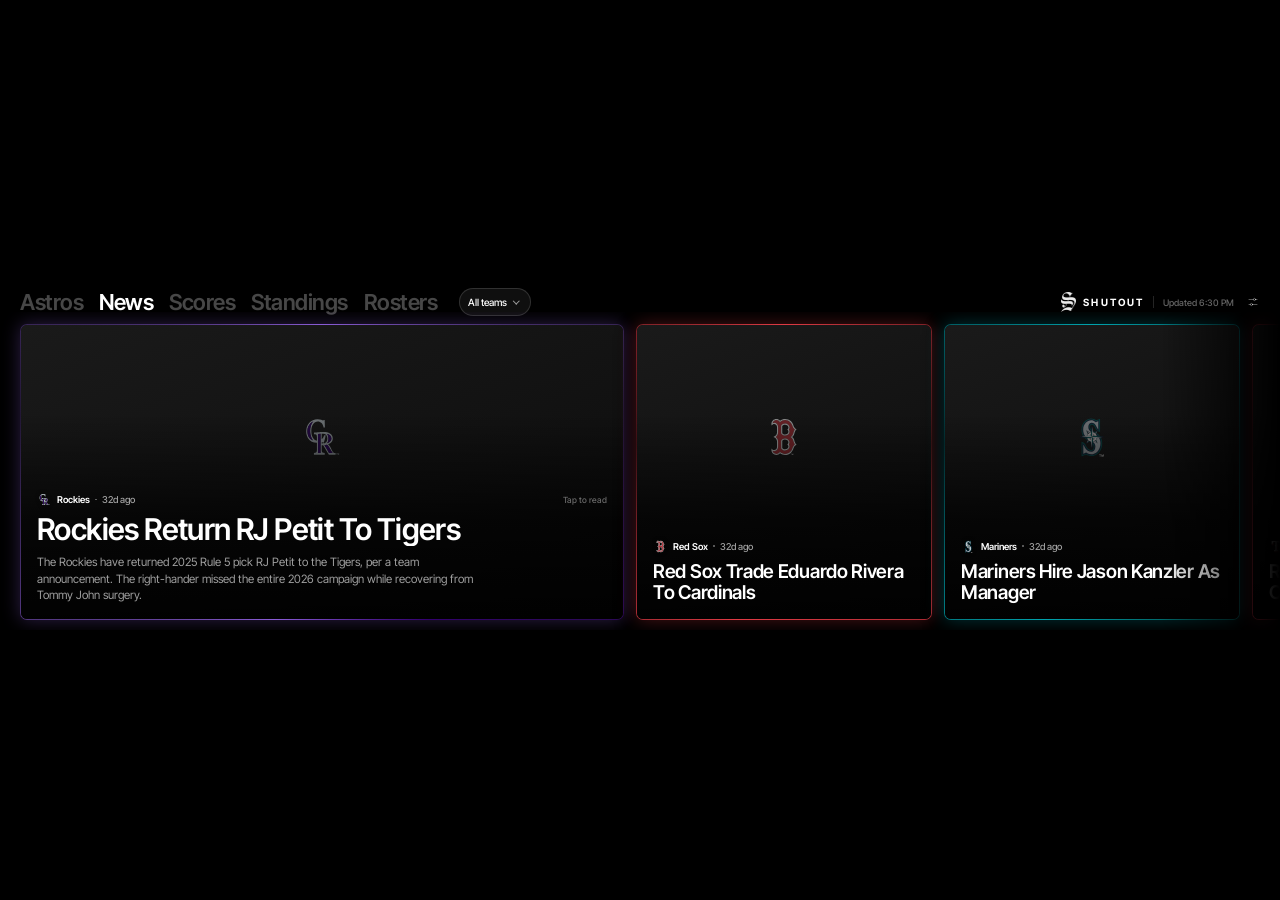
==== index.html @ f7e0998b "Live bar: the favorite team's live game on every tab Header pill on the Xeneon (wordmark and updated" ====
<!doctype html>
<html lang="en">
<head>
<meta charset="utf-8">
<meta name="viewport" content="width=device-width, initial-scale=1">
<title>SHUTOUT Baseball</title>
<link rel="preconnect" href="https://fonts.googleapis.com">
<link rel="preconnect" href="https://fonts.gstatic.com" crossorigin>
<link href="https://fonts.googleapis.com/css2?family=Inter+Tight:wght@400;500;600;700&display=swap" rel="stylesheet">
<link href="views.css?v=__BUILD__" rel="stylesheet">
<link href="bracket.css?v=__BUILD__" rel="stylesheet">
<style>
  /* Design tokens: shared by every tab (news now, scores and standings later). */
  :root {
    --bg: #000;
    --surface: #111;
    --surface-2: #1c1c1c;
    --line: rgba(255,255,255,.10);
    --line-2: rgba(255,255,255,.14);
    --text: #fff;
    --text-2: rgba(255,255,255,.62);
    --text-3: rgba(255,255,255,.40);
    --text-4: rgba(255,255,255,.28);
    --radius: 14px;
    --ease: cubic-bezier(.2,.7,.2,1);
  }
  * { box-sizing: border-box; margin: 0; padding: 0; }
  html, body { height: 100%; background: var(--bg); color: var(--text); overflow: hidden;
    font-family: "Inter Tight", "Inter", system-ui, sans-serif; -webkit-font-smoothing: antialiased; user-select: none; }

  /* Fixed 2560x720 stage, scaled to whatever space iCUE gives us. */
  #stage { position: absolute; top: 0; left: 0; width: 2560px; height: 720px; transform-origin: 0 0; overflow: hidden; background: var(--bg); }

  /* Team mode: a very faint wash of the selected team's color from the top-left. */
  #glow { position: absolute; inset: 0; pointer-events: none; opacity: 0; transition: opacity .6s var(--ease);
    background: radial-gradient(ellipse 1800px 600px at 0% 0%, rgba(var(--team-rgb, 0,0,0), .10), transparent 70%); }
  #stage.team #glow { opacity: 1; }

  /* Header: tab words, team picker, source line. */
  header { position: absolute; top: 36px; left: 40px; right: 40px; height: 56px; display: flex; align-items: center; gap: 44px; }
  nav { display: flex; align-items: center; gap: 32px; height: 56px; }
  nav .tab { font-size: 44px; font-weight: 600; letter-spacing: -1px; line-height: 56px; color: var(--text-4); }
  nav .tab.on { color: var(--text); }
  #picker-btn { display: flex; align-items: center; gap: 12px; height: 56px; padding: 0 22px 0 16px; border-radius: 999px;
    background: rgba(255,255,255,.06); border: 1px solid var(--line-2); color: var(--text);
    font: 500 20px "Inter Tight", sans-serif; cursor: pointer; }
  #picker-label { display: flex; align-items: center; gap: 10px; line-height: 1; }
  #picker-btn img { width: 28px; height: 28px; display: block; }
  #picker-btn .chev { width: 9px; height: 9px; border-right: 2px solid currentColor; border-bottom: 2px solid currentColor;
    transform: translateY(-3px) rotate(45deg); margin-left: 2px; opacity: .6; }
  /* Brand corner: logo, wordmark, then the last-updated time. */
  #brand { margin-left: auto; display: flex; align-items: center; height: 56px; }
  #brand img { height: 40px; width: auto; display: block; opacity: .92; }
  #brand .name { margin-left: 14px; font-size: 20px; font-weight: 700; letter-spacing: .22em; line-height: 1; color: var(--text);
    margin-right: -.22em; /* cancel the trailing letter-spacing so the gaps look even */ }
  #brand .sep { width: 1px; height: 24px; margin: 0 20px; background: var(--line-2); }
  #updated { font-size: 18px; font-weight: 500; line-height: 1; color: var(--text-3); font-variant-numeric: tabular-nums; }

  /* Card row: cards are laid out by script so the leftmost one can grow into the headliner as you scroll. */
  #row { position: absolute; top: -16px; left: 0; right: 0; height: 636px; overflow: hidden; touch-action: none; cursor: grab;
    -webkit-mask-image: linear-gradient(to right, #000 calc(100% - var(--fade-r, 240px)), transparent 100%);
            mask-image: linear-gradient(to right, #000 calc(100% - var(--fade-r, 240px)), transparent 100%); }
  #row.dragging { cursor: grabbing; }

  .card { position: absolute; top: 24px; left: 0; width: 592px; height: 592px; border-radius: var(--radius); --w: 0;
    color: inherit; overflow: hidden; isolation: isolate; cursor: pointer;
    opacity: 0;
    transition: transform .15s var(--ease); }
  /* Team-color ring: a slowly turning gradient border with a soft glow in the same color. */
  @property --ring { syntax: "<angle>"; inherits: false; initial-value: 0deg; }
  .card { border: 3px solid transparent;
    background: linear-gradient(var(--surface), var(--surface)) padding-box,
                conic-gradient(from var(--ring), var(--tc), rgba(var(--tc-rgb), .25) 22%, var(--primary) 40%, var(--tc) 55%, rgba(var(--tc-rgb), .25) 78%, var(--tc)) border-box;
    box-shadow: 0 0 36px rgba(var(--tc-rgb), .32), 0 14px 40px rgba(0,0,0,.6);
    animation: card-in .5s var(--ease) forwards var(--delay, 0ms), ring 14s linear infinite; }
  @keyframes ring { to { --ring: 360deg; } }
  .card:active { transform: scale(.98); }
  @keyframes card-in { from { opacity: 0; transform: translateY(14px); } to { opacity: 1; transform: none; } }

  /* Fallback sits under the photo, so loading and missing photos still look intentional. */
  .card .fallback { position: absolute; inset: 0; z-index: -2; display: flex; align-items: center; justify-content: center;
    background: linear-gradient(160deg, #1a1a1a, #0b0b0b); }
  .card .fallback img { width: 96px; opacity: .5; transform: translateY(-70px); }
  .card .photo { position: absolute; inset: 0; z-index: -1; width: 100%; height: 100%; object-fit: cover;
    filter: saturate(.92) contrast(1.04); opacity: 0; transition: opacity .6s var(--ease); }
  .card .photo.on { opacity: 1; }
  .card .shade { position: absolute; inset: 0; z-index: -1;
    background: linear-gradient(to top, rgba(0,0,0,.92) 0%, rgba(0,0,0,.7) 34%, rgba(0,0,0,0) 70%); }

  .card .text { position: absolute; left: 32px; right: 32px; bottom: 30px; }
  .card .kicker { display: flex; align-items: center; gap: 10px; margin-bottom: 14px; font-size: 19px; font-weight: 500; color: var(--text-2); }
  .card .kicker img { width: 30px; height: 30px; display: block; filter: drop-shadow(0 1px 4px rgba(0,0,0,.6)); }
  .card .kicker .team { color: var(--text); font-weight: 600; }
  .card .kicker .sep { width: 3px; height: 3px; border-radius: 50%; background: var(--text-3); }
  .new { padding: 2px 8px; border-radius: 6px; background: rgba(255,255,255,.12); color: var(--text);
    font-size: 14px; font-weight: 600; letter-spacing: 1px; }
  /* --w runs 0 (regular card) to 1 (headliner) and scales the headline and the preview text in between. */
  .card h2 { font-size: calc(38px + 22px * var(--w)); font-weight: 600; line-height: calc(1.14 - .08 * var(--w));
    letter-spacing: calc(-0.6px - 0.6px * var(--w)); max-width: 940px;
    display: -webkit-box; -webkit-line-clamp: 3; -webkit-box-orient: vertical; overflow: hidden; }
  .card .preview { max-width: 900px; margin-top: calc(16px * var(--w)); max-height: calc(132px * var(--w)); opacity: calc(var(--w) * 1.4 - .4);
    font-size: 23px; line-height: 1.45; color: var(--text-2); overflow: hidden;
    display: -webkit-box; -webkit-line-clamp: 4; -webkit-box-orient: vertical; }
  .card .read { margin-left: auto; color: var(--text-3); font-size: 17px; opacity: var(--w); }

  /* Reader: tap a card to read its preview without leaving the widget. */
  #reader { position: absolute; inset: 0; z-index: 40; display: none; background: #000; }
  #reader.open { display: flex; animation: pop .22s var(--ease); }
  #reader .r-photo { position: relative; flex: 0 0 900px; height: 720px; background: var(--surface) center/cover no-repeat; }
  #reader .r-photo::after { content: ""; position: absolute; inset: 0; background: linear-gradient(to right, transparent 55%, #000); }
  #reader .r-photo img.logo { position: absolute; left: 50%; top: 50%; width: 140px; transform: translate(-50%, -50%); opacity: .5; }
  #reader .r-main { flex: 1; min-width: 0; padding: 56px 120px 48px 64px; display: flex; flex-direction: column; }
  #reader .kicker { display: flex; align-items: center; gap: 12px; font-size: 20px; font-weight: 500; color: var(--text-2); }
  #reader .kicker img { width: 32px; height: 32px; }
  #reader .kicker .team { color: var(--text); font-weight: 600; }
  #reader .kicker .sep { width: 3px; height: 3px; border-radius: 50%; background: var(--text-3); }
  #reader h2 { margin-top: 18px; font-size: 52px; font-weight: 600; line-height: 1.06; letter-spacing: -1.2px; max-width: 1400px; }
  #reader .r-body { flex: 1; min-height: 0; margin-top: 28px; column-width: 520px; column-gap: 56px; column-fill: auto;
    overflow-x: auto; overflow-y: hidden; scrollbar-width: none; touch-action: pan-x;
    font-size: 23px; line-height: 1.5; color: rgba(255,255,255,.82); }
  #reader .r-body::-webkit-scrollbar { display: none; }
  #reader .r-body p { margin-bottom: 18px; break-inside: avoid-column; }
  #reader .plink { color: inherit; cursor: pointer; text-decoration: underline; text-decoration-color: rgba(255,255,255,.3);
    text-decoration-thickness: 1px; text-underline-offset: .18em; }
  #reader .r-body .plink { color: #fff; }
  #reader .plink:active { text-decoration-color: #fff; }
  #reader .r-foot { display: flex; align-items: center; gap: 20px; margin-top: 20px; }
  #reader .r-link { display: flex; align-items: center; height: 56px; padding: 0 26px; border-radius: 999px; background: #fff; color: #000;
    font-size: 20px; font-weight: 600; text-decoration: none; }
  #reader .r-step { display: flex; align-items: center; gap: 6px; margin-left: auto; }
  #reader .r-step button { width: 64px; height: 64px; border-radius: 50%; border: 1px solid var(--line-2); background: rgba(255,255,255,.06);
    color: #fff; font: 400 36px/1 "Inter Tight", sans-serif; cursor: pointer; }
  #reader .r-step button:disabled { opacity: .25; cursor: default; }
  #reader .r-step button:active:not(:disabled) { background: rgba(255,255,255,.16); }
  #reader .r-pos { min-width: 92px; text-align: center; font-size: 18px; font-weight: 500; color: var(--text-3); font-variant-numeric: tabular-nums; }
  #reader.slide-l .r-main { animation: r-in-l .28s var(--ease); }
  #reader.slide-r .r-main { animation: r-in-r .28s var(--ease); }
  @keyframes r-in-l { from { opacity: 0; transform: translateX(40px); } to { opacity: 1; transform: none; } }
  @keyframes r-in-r { from { opacity: 0; transform: translateX(-40px); } to { opacity: 1; transform: none; } }
  #reader .r-note { font-size: 17px; color: var(--text-3); }
  #reader .r-close { position: absolute; top: 40px; right: 40px; width: 64px; height: 64px; border-radius: 50%; border: 1px solid var(--line-2);
    background: rgba(255,255,255,.06); color: #fff; font: 400 34px/1 "Inter Tight", sans-serif; cursor: pointer; }

  .empty { position: absolute; inset: 0; display: flex; justify-content: center; flex-direction: column; align-items: center; gap: 20px; transform: translateY(-20px); }
  .empty img { width: 96px; height: 96px; opacity: .6; }
  .empty div { font-size: 30px; font-weight: 500; color: var(--text-3); }

  /* Team picker popover */
  #picker { position: absolute; top: 108px; left: 40px; display: none; padding: 20px; border-radius: 16px; z-index: 10;
    background: rgba(18,18,18,.97); border: 1px solid var(--line-2); box-shadow: 0 24px 80px rgba(0,0,0,.85);
    grid-template-columns: repeat(11, 140px); gap: 10px; }
  #picker.open { display: grid; animation: pop .18s var(--ease); }
  @keyframes pop { from { opacity: 0; transform: translateY(-8px); } to { opacity: 1; transform: none; } }
  #picker button { height: 88px; border: 1px solid transparent; border-radius: 10px; background: var(--surface-2); color: var(--text);
    font: 600 18px "Inter Tight", sans-serif; display: flex; flex-direction: column;
    align-items: center; justify-content: center; gap: 6px; cursor: pointer; }
  #picker button img { width: 40px; height: 40px; }
  #picker button.on { background: #262626; border-color: rgba(255,255,255,.4); }
  #scrim { position: absolute; inset: 0; display: none; z-index: 9; }
  #scrim.open { display: block; }
</style>
</head>
<body>
<div id="stage">
  <div id="glow"></div>
  <header>
    <nav>
      <span class="tab" data-tab="myteam" role="button"><span class="mt-tab-l">My team</span></span>
      <span class="tab on" data-tab="news" role="button">News</span>
      <span class="tab" data-tab="scores" role="button">Scores</span>
      <span class="tab" data-tab="standings" role="button">Standings</span>
      <span class="tab" data-tab="rosters" role="button">Rosters</span>
    </nav>
    <button id="picker-btn" aria-haspopup="true"><span id="picker-label">All teams</span><span class="chev"></span></button><button id="picker-clear" aria-label="Show all teams">×</button>
    <div id="ctx"></div>
    <div id="brand">
      <img src="brand/shutout-logo.png" alt="">
      <span class="name">SHUTOUT</span>
      <span class="sep"></span>
      <span id="updated"></span>
      <button id="settings-btn" aria-label="Settings"><svg viewBox="0 0 24 24"><path d="M4 7h9M17 7h3M4 17h3M11 17h9"/><circle cx="15" cy="7" r="2.2"/><circle cx="9" cy="17" r="2.2"/></svg></button>
    </div>
  </header>
  <div class="view" id="view-myteam"><div id="myteam-body"></div></div>
  <div class="view on" id="view-news"><div id="row"></div></div>
  <div class="view" id="view-scores"><div id="scores-row"></div></div>
  <div class="view" id="view-standings"><div id="standings-body"></div></div>
  <div class="view" id="view-rosters"><div id="rosters-body"></div></div>
  <div id="sheet"><div class="s-body"></div>
    <div class="s-nav"><button class="s-back">‹ Back</button><button class="s-close" aria-label="Close">×</button></div></div>
  <div id="scrim"></div>
  <div id="reader">
    <div class="r-photo"></div>
    <div class="r-main">
      <div class="kicker"></div>
      <h2></h2>
      <div class="r-body"></div>
      <div class="r-foot"><a class="r-link" target="_blank" rel="noopener">Read on MLB Trade Rumors</a><span class="r-step"><button data-step="-1" aria-label="Previous story">‹</button><span class="r-pos"></span><button data-step="1" aria-label="Next story">›</button></span><span class="r-note"></span></div>
    </div>
    <button class="r-close" aria-label="Close">×</button>
  </div>
  <div id="picker" role="menu"></div>
</div>

<script src="teams.js?v=__BUILD__"></script>
<script src="mlb.js?v=__BUILD__"></script>
<script src="sheet.js?v=__BUILD__"></script>
<script src="settings.js?v=__BUILD__"></script>
<script src="scores.js?v=__BUILD__"></script>
<script src="standings.js?v=__BUILD__"></script>
<script src="bracket.js?v=__BUILD__"></script>
<script src="team.js?v=__BUILD__"></script>
<script src="savant.js?v=__BUILD__"></script>
<script src="newslinks.js?v=__BUILD__"></script>
<script src="player.js?v=__BUILD__"></script>
<script src="gameday.js?v=__BUILD__"></script>
<script src="game.js?v=__BUILD__"></script>
<script src="myteam.js?v=__BUILD__"></script>
<script src="livebar.js?v=__BUILD__"></script>
<script src="idle.js?v=__BUILD__"></script>
<script>
  const REFRESH_MS = 5 * 60 * 1000;   // re-read news.json every 5 minutes
  const NEW_MIN = 60;                 // stories younger than this get a NEW tag
  const LEAGUE = { abbr: "MLB", name: "MLB", color: "#c8102e", bright: "#e8283f" };
  // Logos live in logos/ (downloaded by scripts/fetch-logos.js); fall back to MLB's dark-background version online.
  const logo = (t) => `logos/${t.abbr}.svg?v=__BUILD__`;
  const logoFallback = (t) => `https://www.mlbstatic.com/team-logos/team-cap-on-dark/${t.id}.svg`;
  const logoImg = (t, cls = "") => t.id ? `<img class="${cls}" src="${logo(t)}" data-fb="${logoFallback(t)}" alt="" onerror="fb(this)">` : "";
  // Try the online logo if the local one is missing, then hide it.
  function fb(img) { if (img.dataset.fb && !img.dataset.tried) { img.dataset.tried = 1; img.src = img.dataset.fb; } else img.remove(); }
  const byAbbr = Object.fromEntries(TEAMS.map((t) => [t.abbr, t]));
  let articles = [];
  let lastKey = "";
  let selected = load("team") || "ALL";
  if (selected !== "ALL" && !byAbbr[selected]) selected = "ALL";

  function load(k) { try { return localStorage.getItem(k); } catch { return null; } }
  function save(k, v) { try { localStorage.setItem(k, v); } catch {} }
  const esc = (s) => String(s).replace(/[&<>"']/g, (c) => ({ "&": "&amp;", "<": "&lt;", ">": "&gt;", '"': "&quot;", "'": "&#39;" }[c]));
  const rgb = (hex) => { const n = parseInt(hex.slice(1), 16); return `${n >> 16 & 255}, ${n >> 8 & 255}, ${n & 255}`; };
  const vars = (t) => `--tc:${t.bright};--tc-rgb:${rgb(t.bright)};--primary:${t.color}`;

  // Scale the 2560x720 stage to fit the iframe. CSS zoom re-lays out and re-rasterizes the text at the
  // final size, so it stays sharp; a transform scale would resample an already-drawn bitmap and blur it.
  // `scale` is what the pointer and getBoundingClientRect math divides by (measured, so it matches the engine).
  let scale = 1;
  const ZOOM = typeof CSS !== "undefined" && CSS.supports && CSS.supports("zoom", "2");
  function fit() {
    const s = Math.min(innerWidth / 2560, innerHeight / 720);
    const stage = document.getElementById("stage");
    const x = Math.round((innerWidth - 2560 * s) / 2), y = Math.round((innerHeight - 720 * s) / 2);
    if (ZOOM && Math.abs(s - 1) > 0.001) {
      stage.style.transform = "";
      stage.style.zoom = s;
      // A zoomed element's own left/top are zoomed too.
      stage.style.left = `${x / s}px`; stage.style.top = `${y / s}px`;
    } else {
      stage.style.zoom = "";
      stage.style.transform = Math.abs(s - 1) > 0.001 ? `scale(${s})` : "";
      stage.style.left = `${x}px`; stage.style.top = `${y}px`;
    }
    scale = stage.getBoundingClientRect().width / 2560 || s;
  }
  addEventListener("resize", fit); fit();

  const minutes = (iso) => Math.max(0, (Date.now() - new Date(iso)) / 60000);
  function ago(iso) {
    const m = minutes(iso);
    if (m < 1) return "Just now";
    if (m < 60) return `${Math.round(m)}m ago`;
    if (m < 1440) return `${Math.round(m / 60)}h ago`;
    return `${Math.round(m / 1440)}d ago`;
  }

  function applyTeamMode(team) {
    const stage = document.getElementById("stage");
    stage.classList.toggle("team", !!team);
    if (team) stage.style.setProperty("--team-rgb", rgb(team.bright));
    document.getElementById("picker-label").innerHTML = team ? `${logoImg(team)} ${esc(team.name)}` : "All teams";
    document.getElementById("picker-clear").classList.toggle("on", !!team);
  }

  const kicker = (a, t) => `${logoImg(t)}<span class="team">${esc(t.name)}</span><span class="sep"></span>` +
    `<span class="age" data-d="${esc(a.date)}">${ago(a.date)}</span>${minutes(a.date) < NEW_MIN ? `<span class="new">NEW</span>` : ""}`;

  function card(a, t, i) {
    const preview = (a.body || [])[0] || "";
    return `<div class="card" data-i="${i}" role="button" style="${vars(t)};--delay:${Math.min(i, 8) * 40}ms">
      <div class="fallback">${logoImg(t)}</div>
      ${a.image ? `<img class="photo" src="${esc(a.image)}" alt="" draggable="false" onload="this.classList.add('on')" onerror="this.remove()">` : ""}
      <div class="shade"></div>
      <div class="text">
        <div class="kicker">${kicker(a, t)}<span class="read">Tap to read</span></div>
        <h2>${esc(a.title)}</h2>
        ${preview ? `<div class="preview">${esc(preview)}</div>` : ""}
      </div></div>`;
  }

  /* ---- Continuous scroll ----
     pos is a fractional card index: 0 = first story is the headliner, 1.5 = halfway between the 2nd and 3rd.
     The card at floor(pos) shrinks from double width as the next one grows, so whatever is leftmost is the headliner. */
  const LEFT = 40, GAP = 24, BASE = 592, HERO = 1208, PX_PER_CARD = 700;
  let list = [], cardEls = [], pos = 0, vel = 0, raf = 0, drag = null, moved = 0;
  const clampPos = (p) => Math.max(0, Math.min(Math.max(0, list.length - 1), p));

  function layout() {
    const n = Math.floor(pos), f = pos - n;
    const w = cardEls.map((_, i) => BASE + (HERO - BASE) * (i === n ? 1 - f : i === n + 1 ? f : 0));
    const x = [];
    if (cardEls.length) x[n] = LEFT - f * (w[n] + GAP);
    for (let i = n + 1; i < cardEls.length; i++) x[i] = x[i - 1] + w[i - 1] + GAP;
    for (let i = n - 1; i >= 0; i--) x[i] = x[i + 1] - GAP - w[i];
    cardEls.forEach((el, i) => {
      const off = x[i] + w[i] < -60 || x[i] > 2620;
      el.style.visibility = off ? "hidden" : "";
      if (off) return;
      el.style.left = `${x[i]}px`;
      el.style.width = `${w[i]}px`;
      el.style.setProperty("--w", ((w[i] - BASE) / (HERO - BASE)).toFixed(3));
    });
    const last = cardEls.length - 1;
    document.getElementById("row").style.setProperty("--fade-r", last >= 0 && x[last] + w[last] > 2500 ? "240px" : "0px");
  }

  // Momentum after a swipe, then a gentle settle onto the nearest card.
  function tick(t0) {
    cancelAnimationFrame(raf);
    let prev = t0;
    const step = (t) => {
      const dt = Math.min(48, t - prev); prev = t;
      if (Math.abs(vel) > 0.0004) {
        pos = clampPos(pos + vel * dt);
        vel *= Math.pow(0.94, dt / 16);
        if (pos === 0 || pos === list.length - 1) vel = 0;
      } else {
        vel = 0;
        const target = Math.round(pos), d = target - pos;
        if (Math.abs(d) < 0.001) { pos = target; layout(); return; }
        pos += d * Math.min(1, dt / 90);
      }
      layout();
      raf = requestAnimationFrame(step);
    };
    raf = requestAnimationFrame(step);
  }

  const row = document.getElementById("row");
  row.addEventListener("pointerdown", (e) => {
    cancelAnimationFrame(raf);
    drag = { x: e.clientX, pos, lastX: e.clientX, lastT: e.timeStamp, id: e.pointerId };
    moved = 0; vel = 0;
  });
  addEventListener("pointermove", (e) => {
    if (!drag || e.pointerId !== drag.id) return;
    const dx = (e.clientX - drag.x) / scale;
    moved = Math.max(moved, Math.abs(dx));
    if (moved > 8 && !row.classList.contains("dragging")) { row.classList.add("dragging"); row.setPointerCapture?.(e.pointerId); }
    pos = clampPos(drag.pos - dx / PX_PER_CARD);
    const dt = e.timeStamp - drag.lastT;
    if (dt > 0) vel = vel * 0.6 + 0.4 * (-(e.clientX - drag.lastX) / scale / PX_PER_CARD / dt);
    drag.lastX = e.clientX; drag.lastT = e.timeStamp;
    layout();
  });
  const endDrag = (e) => {
    if (!drag || e.pointerId !== drag.id) return;
    if (moved <= 8 || e.timeStamp - drag.lastT > 80) vel = 0;   // a tap, or the finger stopped before lifting
    drag = null; row.classList.remove("dragging");
    tick(performance.now());
  };
  addEventListener("pointerup", endDrag);
  addEventListener("pointercancel", endDrag);
  row.addEventListener("wheel", (e) => {
    e.preventDefault();
    pos = clampPos(pos + (Math.abs(e.deltaX) > Math.abs(e.deltaY) ? e.deltaX : e.deltaY) / PX_PER_CARD);
    vel = 0; layout(); tick(performance.now());
  }, { passive: false });
  row.addEventListener("click", (e) => {
    const c = e.target.closest(".card");
    if (c && moved <= 8) openReader(list[+c.dataset.i]);
  });

  // ---- Reader ----
  const READER_SWIPE_ZONE = "#reader .r-photo";
  let readerIdx = -1;
  function openReader(a) {
    if (!a) return;
    readerIdx = list.indexOf(a);
    const r0 = document.getElementById("reader");
    r0.querySelector(".r-pos").textContent = readerIdx >= 0 ? `${readerIdx + 1} of ${list.length}` : "";
    r0.querySelectorAll("[data-step]").forEach((b) => { b.disabled = readerIdx < 0 || !list[readerIdx + +b.dataset.step]; });
    const t = byAbbr[selected] || byAbbr[a.teams[0]] || LEAGUE;
    const r = document.getElementById("reader");
    const photo = r.querySelector(".r-photo");
    photo.style.backgroundImage = a.image ? `url("${a.image.replace(/"/g, "%22")}")` : "";
    photo.innerHTML = a.image ? "" : logoImg(t, "logo");
    r.querySelector(".kicker").innerHTML = kicker(a, t);
    r.querySelector("h2").innerHTML = linkPlayers(a.title, a.players, esc);
    const body = a.body || [];
    r.querySelector(".r-body").innerHTML = body.length
      ? body.map((p) => `<p>${linkPlayers(p, a.players, esc)}</p>`).join("")
      : `<p style="color:var(--text-3)">No preview for this story yet. It will appear after the next news update.</p>`;
    r.querySelector(".r-body").scrollLeft = 0;
    r.querySelector(".r-link").href = a.link;
    r.querySelector(".r-note").textContent = body.length ? "Opening paragraphs shown. Swipe sideways if the text runs on." : "";
    r.classList.add("open");
  }
  document.querySelector("#reader .r-close").onclick = () => document.getElementById("reader").classList.remove("open");
  // Previous / next story: the arrows in the footer, or a sideways swipe (on the photo on the Xeneon,
  // where the text itself scrolls sideways; anywhere on the phone).
  function stepReader(d) {
    const a = list[readerIdx + d]; if (!a) return;
    const r = document.getElementById("reader");
    r.classList.remove("slide-l", "slide-r"); void r.offsetWidth;
    openReader(a);
    r.classList.add(d > 0 ? "slide-l" : "slide-r");
  }
  document.querySelector("#reader .r-step").addEventListener("click", (e) => {
    const b = e.target.closest("[data-step]"); if (b && !b.disabled) stepReader(+b.dataset.step);
  });
  (() => {
    const zone = document.querySelector(READER_SWIPE_ZONE);
    // Touch events, since a touch that starts a scroll cancels its pointer events.
    let sx = 0, sy = 0, on = false;
    const start = (x, y) => { sx = x; sy = y; on = true; };
    const end = (x, y) => {
      if (!on) return; on = false;
      const dx = x - sx, dy = y - sy;
      if (Math.abs(dx) > 60 && Math.abs(dx) > Math.abs(dy) * 1.5) stepReader(dx < 0 ? 1 : -1);
    };
    zone.addEventListener("touchstart", (e) => start(e.touches[0].clientX, e.touches[0].clientY), { passive: true });
    zone.addEventListener("touchend", (e) => end(e.changedTouches[0].clientX, e.changedTouches[0].clientY), { passive: true });
    zone.addEventListener("pointerdown", (e) => { if (e.pointerType === "mouse") start(e.clientX, e.clientY); });
    zone.addEventListener("pointerup", (e) => { if (e.pointerType === "mouse") end(e.clientX, e.clientY); });
  })();
  // A player's name opens his page; Back from there returns to the story.
  document.getElementById("reader").addEventListener("click", (e) => {
    const n = e.target.closest("[data-player]"); if (!n) return;
    const r = document.getElementById("reader");
    r.classList.remove("open");
    Sheet.open("player", { id: +n.dataset.player }, () => r.classList.add("open"));
  });

  function render() {
    const team = byAbbr[selected];
    applyTeamMode(team);
    list = (team ? articles.filter((a) => a.teams.includes(team.abbr)) : articles).slice(0, 20);
    row.innerHTML = list.length
      ? list.map((a, i) => card(a, team || byAbbr[a.teams[0]] || LEAGUE, i)).join("")
      : `<div class="empty">${team ? logoImg(team) : ""}<div>No recent news${team ? ` for the ${esc(team.name)}` : ""}</div></div>`;
    cardEls = [...row.querySelectorAll(".card")];
    pos = 0; vel = 0; cancelAnimationFrame(raf);
    layout();
    document.querySelectorAll("#picker button").forEach((b) => b.classList.toggle("on", b.dataset.t === selected));
  }

  function buildPicker() {
    const f = Settings.fav();
    // All teams, then the favorite, then everyone else A-Z.
    const opts = [{ abbr: "ALL" }, ...(f ? [f] : []), ...[...TEAMS].filter((t) => t !== f).sort((a, b) => a.abbr.localeCompare(b.abbr))];
    document.getElementById("picker").innerHTML = opts.map((t) =>
      `<button data-t="${t.abbr}" class="${t === f ? "fav" : ""}">${t.id ? logoImg(t) : `<span style="font-size:30px">⚾</span>`}${t.abbr}</button>`).join("");
  }
  function togglePicker(open) {
    document.getElementById("picker").classList.toggle("open", open);
    document.getElementById("scrim").classList.toggle("open", open);
  }
  document.getElementById("picker-btn").onclick = () => togglePicker(!document.getElementById("picker").classList.contains("open"));
  document.getElementById("scrim").onclick = () => togglePicker(false);
  document.getElementById("picker-clear").onclick = () => {
    selected = "ALL"; save("team", selected); render(); VIEWS[activeTab]?.teamChanged();
  };
  document.addEventListener("favchange", () => { buildPicker(); render(); });
  document.getElementById("picker").onclick = (e) => {
    const b = e.target.closest("button"); if (!b) return;
    selected = b.dataset.t; save("team", selected); togglePicker(false); render();
    VIEWS[activeTab]?.teamChanged();
  };

  /* ---- Tabs ----
     News is this file; Scores, Standings and Rosters live in scores.js, standings.js and team.js.
     Each keeps its own "Updated" text for the corner. */
  const VIEWS = { myteam: MyTeam, scores: Scores, standings: Standings, rosters: Rosters };
  const updatedText = {};
  let activeTab = "news";
  function setUpdated(tab, text) {
    updatedText[tab] = text;
    if (tab === activeTab) document.getElementById("updated").textContent = text;
  }
  function setTab(t) {
    if (!["myteam", "news", "scores", "standings", "rosters"].includes(t)) t = "news";
    if (activeTab !== t) VIEWS[activeTab]?.hide();
    activeTab = t; save("tab", t); document.dispatchEvent(new CustomEvent("tabchange"));
    document.querySelectorAll("nav .tab").forEach((el) => el.classList.toggle("on", el.dataset.tab === t));
    document.querySelectorAll(".view").forEach((el) => el.classList.toggle("on", el.id === `view-${t}`));
    document.getElementById("ctx").innerHTML = "";
    document.getElementById("updated").textContent = updatedText[t] || "";
    togglePicker(false);
    if (t === "news") layout(); else VIEWS[t].show();
  }
  document.querySelector("nav").onclick = (e) => {
    const el = e.target.closest("[data-tab]"); if (!el) return;
    if (Sheet.isOpen()) Sheet.close();
    setTab(el.dataset.tab);
  };

  async function refresh() {
    try {
      const data = await (await fetch(`news.json?t=${Date.now()}`, { cache: "no-store" })).json();
      setUpdated("news", `Updated ${new Date(data.updated).toLocaleTimeString([], { hour: "numeric", minute: "2-digit" })}`);
      // Only rebuild the row when the stories changed, so a refresh doesn't yank the user back to the start.
      const key = (data.articles || []).map((a) => a.link).join("|");
      articles = data.articles || [];
      if (key !== lastKey) { lastKey = key; render(); }
      else document.querySelectorAll(".age[data-d]").forEach((el) => { el.textContent = ago(el.dataset.d); });
    } catch (e) {
      setUpdated("news", "Couldn't load news");
    }
  }

  buildPicker(); render(); refresh(); setInterval(refresh, REFRESH_MS);
  Sheet.init(); Settings.init(); Scores.init(); Standings.init(); Rosters.init(); MyTeam.init(); LiveBar.init(); Idle.init();
  setTab(load("tab") || "news");

  /* Self-update: iCUE's web view holds on to old copies of the page, so a deploy could go unseen for days.
     The deploy stamps BUILD into this page and writes version.json; when they differ, reload. */
  const BUILD = "__BUILD__";
  async function checkVersion() {
    if (BUILD.startsWith("__")) return;   // local copy, not a deploy
    try {
      const v = await (await fetch(`version.json?t=${Date.now()}`, { cache: "no-store" })).json();
      if (v.build && v.build !== BUILD && (!Sheet.isOpen() || Idle.isIdle())) location.replace(`${location.pathname}?v=${v.build}${location.hash}`);
    } catch (e) {}
  }
  setInterval(checkVersion, 60 * 1000);
</script>
</body>
</html>
---- views.css ----
/* Scores, Standings, Rosters tabs and the game / team / player pages.
   Uses the tokens in index.html (--surface, --line, --text-2 ...) so everything matches the news cards. */

nav .tab { cursor: pointer; transition: color .2s var(--ease); }
nav .tab:not(.on):active { color: var(--text-2); }

.view { position: absolute; left: 0; right: 0; top: 100px; bottom: 0; display: none; }
.view.on { display: block; animation: fade .25s var(--ease); }
@keyframes fade { from { opacity: 0; } to { opacity: 1; } }

/* Header context control (date for scores, divisions/wild card for standings). */
#ctx { display: flex; align-items: center; gap: 20px; height: 56px; }
#ctx:empty { display: none; }
.ctx-label { font-size: 20px; font-weight: 500; color: var(--text-3); }
.datebar { display: flex; align-items: center; height: 56px; border-radius: 999px; border: 1px solid var(--line-2); background: rgba(255,255,255,.06); }
.datebar button { height: 56px; border: 0; background: none; color: var(--text); font: 500 20px "Inter Tight", sans-serif; cursor: pointer; }
.datebar .arrow { width: 60px; font-size: 32px; line-height: 1; color: var(--text-2); padding-bottom: 4px; }
.datebar .date { min-width: 150px; padding: 0 6px; }
.seg { display: inline-flex; height: 56px; padding: 4px; gap: 4px; border-radius: 999px; border: 1px solid var(--line-2); background: rgba(255,255,255,.04); }
.seg button { height: 46px; padding: 0 22px; border: 0; border-radius: 999px; background: none; color: var(--text-3);
  font: 500 19px "Inter Tight", sans-serif; cursor: pointer; white-space: nowrap; }
.seg button.on { background: rgba(255,255,255,.12); color: var(--text); }
.seg button:disabled, .datebar button:disabled { color: var(--text-4); opacity: .55; cursor: default; }
.datebar .date { display: flex; align-items: center; justify-content: center; gap: 12px; padding: 0 10px; }
.cal-ic { width: 20px; height: 20px; fill: none; stroke: var(--text-3); stroke-width: 1.6; stroke-linecap: round; }

/* Popovers (calendar, settings) share the team picker's look. */
.pop { position: absolute; top: 108px; z-index: 12; display: none; padding: 24px; border-radius: 16px;
  background: rgba(18,18,18,.97); border: 1px solid var(--line-2); box-shadow: 0 24px 80px rgba(0,0,0,.85); }
.pop.open { display: block; animation: pop .18s var(--ease); }

/* Calendar */
#cal { width: 640px; }
.cal-head { display: flex; align-items: baseline; justify-content: space-between; gap: 16px; height: 34px; }
.cal-title { font-size: 26px; font-weight: 600; letter-spacing: -.4px; }
.cal-phase { font-size: 16px; color: var(--text-3); white-space: nowrap; }
.cal-months { display: flex; gap: 6px; margin-top: 16px; }
.cal-months button { flex: 1; height: 40px; border: 0; border-radius: 999px; background: none; color: var(--text-3);
  font: 500 16px "Inter Tight", sans-serif; cursor: pointer; }
.cal-months button.on { background: rgba(255,255,255,.12); color: var(--text); }
.cal-wk, .cal-grid { display: grid; grid-template-columns: repeat(7, 1fr); }
.cal-wk { margin-top: 14px; height: 30px; align-items: center; }
.cal-wk span { text-align: center; font-size: 14px; font-weight: 500; color: var(--text-4); }
.cal-grid { row-gap: 4px; }
.cd { position: relative; height: 58px; display: flex; align-items: center; justify-content: center; border: 0; border-radius: 12px;
  background: none; font: 500 21px "Inter Tight", sans-serif; font-variant-numeric: tabular-nums; color: rgba(255,255,255,.16); }
.cd.g { color: var(--text); cursor: pointer; transition: background .15s var(--ease); }
.cd.g:active { background: rgba(255,255,255,.08); }
.cd.today { box-shadow: inset 0 0 0 1px var(--line-2); }
.cd.sel { background: #fff; color: #000; font-weight: 600; }
.cd i { position: absolute; bottom: 8px; left: 50%; width: 5px; height: 5px; margin-left: -2.5px; border-radius: 50%; background: rgb(var(--fav-rgb, 255,255,255)); }
.cd.sel i { background: #000; }
#cal { --fav-rgb: 255,255,255; }
.cal-foot { display: flex; align-items: center; gap: 10px; margin-top: 14px; font-size: 15px; color: var(--text-3); }
.cal-foot i { width: 6px; height: 6px; border-radius: 50%; background: rgb(var(--fav-rgb)); }

/* Settings */
#settings-btn { width: 44px; height: 44px; margin: 0 -8px 0 16px; display: flex; align-items: center; justify-content: center;
  border: 0; border-radius: 50%; background: none; cursor: pointer; transition: background .15s var(--ease); }
#settings-btn svg { width: 24px; height: 24px; fill: none; stroke: var(--text-3); stroke-width: 1.7; stroke-linecap: round; }
#settings-btn.on { background: rgba(255,255,255,.08); }
#settings-btn.on svg { stroke: var(--text); }
#settings { right: 40px; width: 960px; }
.set-head { display: flex; align-items: center; justify-content: space-between; height: 40px; }
.set-title { font-size: 24px; font-weight: 600; letter-spacing: -.3px; }
.set-none { height: 36px; padding: 0 16px; border: 1px solid var(--line-2); border-radius: 999px; background: none; color: var(--text-3);
  font: 500 15px "Inter Tight", sans-serif; cursor: pointer; }
.set-none.on { color: var(--text); border-color: rgba(255,255,255,.4); }
.set-grid { display: grid; grid-template-columns: repeat(6, 1fr); gap: 8px; margin-top: 16px; }
.set-grid button { display: flex; align-items: center; gap: 10px; height: 52px; padding: 0 12px; border: 1px solid transparent; border-radius: 10px;
  background: var(--surface-2); color: var(--text-2); font: 500 16px "Inter Tight", sans-serif; cursor: pointer; text-align: left; }
.set-grid button img { width: 28px; height: 28px; flex: none; }
.set-grid button span { white-space: nowrap; overflow: hidden; text-overflow: ellipsis; }
.set-grid button.on { background: #262626; color: var(--text); border-color: rgba(var(--fav-rgb), .7); }
.set-note { margin-top: 16px; font-size: 15px; color: var(--text-3); }

.muted { color: var(--text-3); }
.pos { color: #5fd38a; } .neg { color: #f06a6a; }
.lnk { cursor: pointer; }
.dotsep { display: inline-block; width: 4px; height: 4px; border-radius: 50%; background: var(--text-4); margin: 0 14px; vertical-align: middle; }
.dot { display: inline-block; width: 10px; height: 10px; border-radius: 50%; background: #ff4747; margin-right: 10px; vertical-align: 1px;
  box-shadow: 0 0 10px rgba(255,71,71,.8); animation: blink 1.6s ease-in-out infinite; }
@keyframes blink { 50% { opacity: .35; } }

/* ---------- Scores ---------- */
#scores-row { position: absolute; inset: 0; overflow: hidden; }
.ggrid { display: grid; grid-auto-flow: column; grid-template-rows: repeat(2, 268px); grid-auto-columns: 470px; gap: 24px;
  padding: 20px 40px 0; width: max-content; }
.gcard { position: relative; border-radius: var(--radius); padding: 22px 26px 20px; display: flex; flex-direction: column;
  background: var(--surface); border: 1px solid var(--line); cursor: pointer; opacity: 0;
  animation: card-in .45s var(--ease) forwards var(--delay, 0ms); transition: transform .15s var(--ease); }
.gcard:active { transform: scale(.98); }
/* Favorite team: a quiet tint of its color on the border. */
.gcard.fav:not(.live) { border-color: rgba(var(--fav-rgb), .5); background: #141414; }
/* Live games get the same team-color ring as the news cards. */
.gcard.live { border: 3px solid transparent; padding: 20px 24px 18px;
  background: linear-gradient(var(--surface), var(--surface)) padding-box,
              conic-gradient(from var(--ring), var(--tc), rgba(var(--tc-rgb), .25) 22%, var(--primary) 40%, var(--tc) 55%, rgba(var(--tc-rgb), .25) 78%, var(--tc)) border-box;
  box-shadow: 0 0 30px rgba(var(--tc-rgb), .28);
  animation: card-in .45s var(--ease) forwards var(--delay, 0ms), ring 14s linear infinite; }
.gcard .top { display: flex; align-items: center; justify-content: space-between; height: 26px; margin-bottom: 14px; font-size: 18px; }
.gcard .st { font-weight: 600; color: var(--text-2); }
.gcard .st.live { color: var(--text); }
.gcard .note { color: var(--text-3); font-size: 17px; white-space: nowrap; overflow: hidden; text-overflow: ellipsis; max-width: 260px; }
.gcard .tr { display: flex; align-items: center; height: 58px; gap: 14px; }
.gcard .tr img { width: 42px; height: 42px; flex: none; }
.gcard .tr .nm { font-size: 28px; font-weight: 600; letter-spacing: -.4px; white-space: nowrap; overflow: hidden; text-overflow: ellipsis; }
.gcard .tr .rec { font-size: 17px; color: var(--text-3); font-variant-numeric: tabular-nums; }
.gcard .tr .sc { margin-left: auto; font-size: 40px; font-weight: 600; font-variant-numeric: tabular-nums; letter-spacing: -1px; }
.gcard .tr.lose .nm, .gcard .tr.lose .sc { color: var(--text-3); }
.gcard .tr.lose img { opacity: .55; }
.gcard .foot { margin-top: auto; display: flex; align-items: center; gap: 10px; height: 40px; padding-top: 12px; border-top: 1px solid var(--line);
  font-size: 18px; color: var(--text-2); white-space: nowrap; overflow: hidden; }
.gcard .foot b { color: var(--text-3); font-weight: 600; margin-right: 6px; }
.gcard .foot .gap { display: inline-block; width: 18px; }
.gcard .foot .who { margin-left: auto; }
.bases { width: 44px; height: 32px; flex: none; }
.bases rect { fill: none; stroke: rgba(255,255,255,.4); stroke-width: 1.6; }
.bases rect.on { fill: #ffd25a; stroke: #ffd25a; }
.outs { display: inline-flex; gap: 5px; }
.outs i { width: 10px; height: 10px; border-radius: 50%; border: 1.6px solid rgba(255,255,255,.4); }
.outs i.on { background: #fff; border-color: #fff; }
.cnt { font-variant-numeric: tabular-nums; color: var(--text); }

/* ---------- Standings ---------- */
#standings-body { position: absolute; inset: 0; padding: 16px 40px 0; overflow: hidden; }
#standings-body.divmode { display: flex; flex-direction: column; gap: 22px; }
.lgrow { display: grid; grid-template-columns: repeat(3, 1fr); gap: 40px; }
#standings-body.wcmode { display: grid; grid-template-columns: 1fr 1fr; gap: 48px; }
table.standings td { height: 46px; font-size: 21px; }
table.standings.wc td { height: 33px; font-size: 19px; }
table.standings.wc tr.section td { height: 36px; padding-top: 8px; }
table.standings th.team { color: var(--text); font-size: 20px; letter-spacing: 0; text-transform: none; }
table.standings td.team { display: flex; align-items: center; gap: 12px; height: 46px; }
table.standings.wc td.team { height: 33px; }
table.standings td.team img { width: 32px; height: 32px; }
table.standings.wc td.team img { width: 24px; height: 24px; }
table.standings td.team .nm { font-weight: 600; color: var(--text); }
table.standings sup { font-size: 13px; color: var(--text-3); margin-left: -6px; }
table.standings tr.mine td { background: rgba(var(--tc-rgb), .14); }
table.standings tr.mine td:first-child { box-shadow: inset 4px 0 0 var(--tc); }
table.standings tr.cut td { border-bottom: 2px solid rgba(255,255,255,.35); }

/* ---------- Rosters grid ---------- */
#rosters-body { position: absolute; inset: 0; padding: 18px 40px 0; display: grid; grid-template-columns: repeat(6, 1fr); gap: 24px; }
.rdh { font-size: 18px; font-weight: 600; color: var(--text-3); margin: 0 0 12px 4px; }
.rteam { display: flex; align-items: center; gap: 16px; height: 92px; margin-bottom: 12px; padding: 0 20px; border-radius: 12px;
  background: var(--surface); border: 1px solid var(--line); cursor: pointer; transition: transform .15s var(--ease); }
.rteam:active { transform: scale(.98); }
.rteam img { width: 52px; height: 52px; }
.rteam .rn { font-size: 25px; font-weight: 600; letter-spacing: -.3px; }
.rteam .rr { font-size: 17px; color: var(--text-3); margin-top: 2px; font-variant-numeric: tabular-nums; }
.rteam.mine { border-color: transparent; box-shadow: 0 0 0 2px var(--tc), 0 0 26px rgba(var(--tc-rgb), .3); }

/* ---------- Shared stat tables (Baseball Reference style) ---------- */
table.stats { width: 100%; border-collapse: separate; border-spacing: 0; font-variant-numeric: tabular-nums; }
.stats th { position: sticky; top: 0; z-index: 1; height: 42px; padding: 0 10px; background: #000; text-align: right;
  font-size: 16px; font-weight: 600; letter-spacing: .03em; color: var(--text-3); border-bottom: 1px solid var(--line-2); white-space: nowrap; }
.stats td { height: 38px; padding: 0 10px; text-align: right; font-size: 19px; color: rgba(255,255,255,.86);
  border-bottom: 1px solid var(--line); white-space: nowrap; }
.stats th.name, .stats td.name, .stats th.left, .stats td.left, .stats th.team, .stats td.team { text-align: left; }
.stats td.name { color: var(--text); font-weight: 500; }
.stats td img { width: 24px; height: 24px; vertical-align: -6px; margin-right: 4px; }
.stats th[data-sort] { cursor: pointer; }
.stats th.desc::after { content: " ↓"; color: var(--text); }
.stats th.asc::after { content: " ↑"; color: var(--text); }
.stats tr.section td { height: 50px; padding-top: 14px; text-align: left; font-size: 16px; font-weight: 600; color: var(--text-3); letter-spacing: .03em; }
.stats tbody tr[role=button] { cursor: pointer; }
.stats tbody tr[role=button]:active td { background: rgba(255,255,255,.07); }
.stats tfoot td { position: sticky; bottom: 0; background: #0d0d0d; font-weight: 600; color: var(--text); border-top: 1px solid var(--line-2); border-bottom: 0; }
.stats tr.tot td { font-weight: 600; color: var(--text); }
.stats .sub { padding-left: 20px; }
.stats .ps { color: var(--text-3); font-size: 16px; font-weight: 500; }
.stats .flag { color: #ffb35a; }
.stats tr.future td { color: var(--text-3); }
.stats tr.multi td { font-weight: 600; color: var(--text); }
.stats tr.part td { color: var(--text-2); }
.stats .live { color: #ff6b6b; font-weight: 600; }

/* ---------- Sheet (pages over the tabs) ---------- */
#sheet { position: absolute; inset: 0; z-index: 30; display: none; background: #000; }
#sheet.open { display: block; animation: pop .22s var(--ease); }
#sheet .s-body { position: absolute; inset: 0; }
#sheet .s-nav { position: absolute; top: 36px; right: 40px; display: flex; gap: 14px; z-index: 5; }
#sheet .s-nav button { height: 64px; min-width: 64px; padding: 0 22px; border-radius: 999px; border: 1px solid var(--line-2);
  background: rgba(20,20,20,.9); color: #fff; font: 500 22px "Inter Tight", sans-serif; cursor: pointer; }
#sheet .s-nav .s-close { font-size: 34px; line-height: 1; padding: 0 0 4px; width: 64px; }
.s-loading { display: flex; align-items: center; justify-content: center; height: 100%; min-height: 200px; font-size: 26px; color: var(--text-3); }
.vscroll { overflow: hidden; }
.hscroll { overflow: hidden; }
.spacer { height: 26px; }
.pad { padding: 20px 0; font-size: 20px; }

/* Game page */
.page-game .g-left { position: absolute; left: 0; top: 0; bottom: 0; width: 660px; padding: 40px 40px 30px; border-right: 1px solid var(--line);
  display: flex; flex-direction: column;
  background: radial-gradient(ellipse 700px 420px at 0% 0%, rgba(var(--tc-rgb), .12), transparent 70%); }
.g-status { font-size: 22px; font-weight: 600; color: var(--text-2); }
.g-status.live { color: var(--text); }
.g-sub { font-size: 18px; color: var(--text-3); margin: 6px 0 16px; min-height: 22px; }
.g-team { display: flex; align-items: center; gap: 18px; height: 78px; cursor: pointer; }
.g-team img { width: 60px; height: 60px; }
.g-name div { font-size: 30px; font-weight: 600; letter-spacing: -.5px; line-height: 1.1; }
.g-name span { font-size: 18px; color: var(--text-3); }
.g-runs { margin-left: auto; font-size: 64px; font-weight: 600; letter-spacing: -2px; font-variant-numeric: tabular-nums; }
.g-team.lose .g-name div, .g-team.lose .g-runs { color: var(--text-3); }
.g-team.lose img { opacity: .55; }
table.linescore { margin-top: 18px; width: 100%; border-collapse: collapse; font-variant-numeric: tabular-nums; font-size: 19px; }
table.linescore td, table.linescore th { height: 36px; text-align: center; border-bottom: 1px solid var(--line); color: var(--text-2); }
table.linescore tr:first-child td { color: var(--text-3); font-size: 15px; font-weight: 600; }
table.linescore th { text-align: left; color: var(--text); font-weight: 600; width: 70px; }
table.linescore .tot { color: var(--text); font-weight: 600; width: 48px; }
table.linescore tr:first-child .tot { color: var(--text-3); }
table.linescore.tight { font-size: 16px; }
.g-dec { margin-top: 18px; display: flex; flex-direction: column; gap: 8px; font-size: 20px; }
.g-dec b { display: inline-block; width: 52px; color: var(--text-3); font-weight: 600; }
.g-live { margin-top: 18px; display: flex; align-items: center; gap: 22px; }
.g-live .bases { width: 66px; height: 48px; }
.g-count { display: flex; align-items: center; gap: 14px; font-size: 22px; }
.g-facts { margin-top: auto; font-size: 16px; line-height: 1.5; color: var(--text-3); }
.page-game .g-right { position: absolute; left: 660px; right: 0; top: 0; bottom: 0; padding: 36px 40px 0 40px; display: flex; flex-direction: column; }
.g-tabs { height: 64px; display: flex; align-items: center; margin-bottom: 14px; }
.g-main { position: relative; flex: 1; min-height: 0; }
.box-cols { position: absolute; inset: 0; display: grid; grid-template-columns: 1fr 1fr; gap: 40px; }
.box-col { overflow: hidden; padding-bottom: 30px; }
.bnotes { margin-top: 10px; font-size: 16px; line-height: 1.5; color: var(--text-2); white-space: normal; }
.bnotes b { color: var(--text-3); font-weight: 600; }
.pp { display: flex; align-items: center; gap: 20px; margin-bottom: 18px; }
.pp img { width: 120px; height: 120px; border-radius: 50%; object-fit: cover; background: var(--surface-2); }
.pp-name { font-size: 30px; font-weight: 600; margin-top: 4px; }
.plays { position: absolute; inset: 0; display: flex; flex-direction: column; flex-wrap: wrap; align-content: flex-start; gap: 0 40px; padding-bottom: 20px; }
.pgroup { width: 560px; margin-bottom: 18px; }
.ph { display: flex; align-items: center; gap: 10px; height: 38px; font-size: 17px; font-weight: 600; color: var(--text-3); border-bottom: 1px solid var(--line-2); }
.ph img { width: 24px; height: 24px; }
.play { padding: 10px 0 10px 14px; border-bottom: 1px solid var(--line); }
.play.scoring { box-shadow: inset 3px 0 0 #ffd25a; }
.play .pd { font-size: 18px; line-height: 1.35; color: rgba(255,255,255,.88); white-space: normal; }
.play .pm { margin-top: 4px; font-size: 15px; color: var(--text-3); }
.play .pm b { color: var(--text-2); font-weight: 600; }

/* Team page */
.page-team .t-head { position: absolute; left: 40px; right: 220px; top: 32px; height: 120px; display: flex; align-items: center; gap: 28px; }
.t-head .t-logo { width: 104px; height: 104px; filter: drop-shadow(0 0 24px rgba(var(--tc-rgb), .35)); }
.t-title h1 { font-size: 46px; font-weight: 600; letter-spacing: -1.2px; line-height: 1.05; }
.t-facts { margin-top: 8px; font-size: 19px; color: var(--text-2); }
.t-facts b { color: var(--text-3); font-weight: 600; }
.t-tabs { margin-left: auto; }
.page-team .t-sub { position: absolute; left: 40px; top: 164px; height: 56px; display: flex; align-items: center; }
.page-team .t-body { position: absolute; left: 40px; right: 40px; top: 230px; bottom: 16px; }
.page-team .stats td { font-size: 19px; }
.page-team .stats.roster td { height: 40px; }
.page-team .stats.roster { width: auto; min-width: 1700px; }
.page-team .stats.roster td.name { padding-right: 60px; }
.page-team .stats.roster td.left, .page-team .stats.roster th.left { padding-left: 28px; }

/* Player page */
.page-player .p-left { position: absolute; left: 0; top: 0; bottom: 0; width: 700px; padding: 30px 40px 20px; border-right: 1px solid var(--line);
  display: flex; flex-direction: column; overflow: hidden; }
.p-top { display: flex; gap: 28px; align-items: flex-end; }
.p-photo { width: 156px; height: 156px; flex: none; border-radius: 50%; overflow: hidden; position: relative;
  background: #161616; animation: fade .4s var(--ease); }
.p-photo img { width: 100%; height: 100%; object-fit: cover; object-position: top; }
.p-id { min-width: 0; padding-bottom: 4px; }
.p-id h1 { font-size: 44px; font-weight: 600; letter-spacing: -1.2px; line-height: 1.02; }
.p-team { display: flex; align-items: center; gap: 10px; margin-top: 12px; font-size: 21px; font-weight: 500; }
.p-team img { width: 30px; height: 30px; }
.p-num { margin-top: 6px; font-size: 17px; color: var(--text-3); }
.p-bio { margin-top: 18px; display: grid; grid-template-columns: 1fr 1fr; gap: 6px 24px; font-size: 15px; line-height: 1.4; color: var(--text-2); }
.p-bio b { color: var(--text-3); font-weight: 600; }
.p-sum { margin-top: 22px; min-height: 0; flex: 1; display: flex; flex-direction: column; }
.p-status { margin-top: 6px; font-size: 16px; font-weight: 600; color: var(--text-2); }
.p-status.ok { color: #7fdc9f; } .p-status.bad { color: #f06a6a; } .p-status.warn { color: #ffd25a; }
.p-news-h { font-size: 13px; font-weight: 600; letter-spacing: .02em; color: var(--text-3); margin-bottom: 10px; }
.p-news { display: flex; gap: 16px; padding: 12px; margin-bottom: 12px; border-radius: 16px; background: rgba(255,255,255,.045); cursor: pointer;
  animation: pc-in .45s var(--ease) backwards; transition: background .2s var(--ease); }
.p-news:active { background: rgba(255,255,255,.08); }
.pn-img { flex: none; width: 200px; height: 140px; border-radius: 10px; background: #161616 center/cover no-repeat; }
.pn-txt { min-width: 0; }
.pn-kick { display: flex; align-items: center; gap: 8px; font-size: 13px; font-weight: 600; color: var(--text-3); }
.pn-kick img { width: 20px; height: 20px; }
.p-news h3 { margin-top: 6px; font-size: 21px; font-weight: 600; line-height: 1.2; letter-spacing: -.3px;
  display: -webkit-box; -webkit-line-clamp: 2; -webkit-box-orient: vertical; overflow: hidden; }
.p-news p { margin-top: 6px; font-size: 14px; line-height: 1.45; color: var(--text-2);
  display: -webkit-box; -webkit-line-clamp: 3; -webkit-box-orient: vertical; overflow: hidden; }
.pn-more { display: flex; align-items: baseline; gap: 12px; padding: 10px 2px 0; font-size: 15px; color: var(--text-2); cursor: pointer; }
.pn-more span { flex: 1; min-width: 0; white-space: nowrap; overflow: hidden; text-overflow: ellipsis; }
.pn-more em { font-style: normal; font-size: 13px; color: var(--text-3); }
.p-nonews { font-size: 15px; color: var(--text-3); }
.tmc { display: inline-flex; align-items: center; gap: 6px; }
.tmc img { width: 20px; height: 20px; }
@keyframes grow { from { transform: scaleY(0); } to { transform: none; } }
.page-player .p-right { position: absolute; left: 700px; right: 0; top: 0; bottom: 0; padding: 36px 40px 0; display: flex; flex-direction: column; }
.p-tabs { height: 64px; display: flex; align-items: center; margin-bottom: 14px; }
.page-player .p-body { position: relative; flex: 1; min-height: 0; margin-bottom: 16px; }
.page-player .stats th, .page-player .stats td { padding: 0 8px; }
.page-player .stats td { font-size: 18px; height: 36px; }
.page-player .stats th { font-size: 15px; }

/* ---------- Gameday (game page), Real-style: now batting | feed ---------- */
.gd-slot { position: absolute; inset: 0; }
.gd { position: absolute; inset: 0; display: grid; grid-template-columns: 820px 1fr; gap: 24px; }
:root { --slate: #141414; --slate-2: #222224; --slate-line: rgba(255,255,255,.08); --hl: #4f9dff; }

/* Now batting */
.gd-now { position: relative; min-height: 0; border-radius: 16px; background: var(--slate); border: 1px solid var(--slate-line); overflow: hidden;
  display: grid; grid-template-columns: minmax(0, 1fr) 330px; grid-template-rows: auto 1fr auto; grid-template-areas: "head head" "seq stage" "foot stage"; }
.gd-now-body { display: contents; }
.gd-now-head { grid-area: head; padding: 14px 18px 10px; border-bottom: 1px solid var(--slate-line); }
.nh-top { display: flex; align-items: center; gap: 12px; height: 26px; font-size: 15px; font-weight: 600; color: var(--text-3); }
.nh-top .live { display: flex; align-items: center; gap: 8px; color: var(--text); }
.nh-top .live .dot { width: 9px; height: 9px; }
.nh-top .hl { color: var(--hl); font-size: 17px; white-space: nowrap; overflow: hidden; text-overflow: ellipsis; }
.gd-follow { margin-left: auto; height: 30px; padding: 0 14px; border-radius: 999px; border: 1px solid var(--slate-line); background: var(--slate-2);
  color: #fff; font: 600 14px "Inter Tight", sans-serif; cursor: pointer; }
.nh-mu { display: flex; gap: 18px; margin-top: 8px; animation: fade .35s var(--ease); }
.nh-mu .who { display: flex; align-items: center; gap: 10px; min-width: 0; cursor: pointer; }
.nh-mu .who img { width: 58px; height: 58px; flex: none; border-radius: 50%; object-fit: cover; object-position: top; background: var(--slate-2); }
.nh-mu .who.p img { width: 52px; height: 52px; }
.nh-mu .who b { display: block; font-size: 20px; font-weight: 600; white-space: nowrap; overflow: hidden; text-overflow: ellipsis; }
.nh-mu .who.p b { font-size: 16px; }
.nh-mu .who span { display: block; font-size: 14px; color: var(--text-3); white-space: nowrap; }
.nh-mu .who.p { margin-left: auto; flex-shrink: 1; }
.nh-mu .who > div { min-width: 0; }
.nh-mu .who span { overflow: hidden; text-overflow: ellipsis; }
.gd-seq { grid-area: seq; min-height: 0; overflow: hidden; padding: 10px 6px 0 18px; display: flex; flex-direction: column; }
.gd-seq .pr { animation: pr-in .35s var(--ease); }
.gd-seq .pad { padding-top: 10px; font-size: 15px; }
@keyframes pr-in { from { opacity: 0; transform: translateX(-10px); } to { opacity: 1; transform: none; } }
.gd-stage { grid-area: stage; position: relative; min-height: 0; }
.gd-stage canvas { position: absolute; inset: 0; width: 100%; height: 100%; object-fit: contain; object-position: center bottom; }
.gd-replay { position: absolute; right: 12px; top: 12px; height: 30px; padding: 0 12px; border-radius: 999px; border: 1px solid var(--slate-line);
  background: rgba(20,20,20,.85); color: var(--text-2); font: 600 13px "Inter Tight", sans-serif; cursor: pointer; z-index: 2; }
.gd-now-foot { grid-area: foot; display: flex; flex-direction: column; align-items: flex-start; gap: 6px; padding: 0 6px 14px 18px; }

/* Challenge / review pills */
.rv { display: inline-block; font-size: 13px; font-weight: 600; white-space: nowrap; }
.rv.won { color: #7fdc9f; }
.rv.lost { color: var(--text-2); }
.rv.wait { color: #ffd25a; animation: blink 1.4s ease-in-out infinite; }
.pr em.abs { margin-left: 6px; padding: 1px 7px; border-radius: 999px; font-style: normal; font-size: 11px; font-weight: 700; vertical-align: 1px; }
.pr em.abs.won { background: rgba(79,195,122,.18); color: #7fdc9f; } .pr em.abs.lost { background: rgba(255,255,255,.1); color: var(--text-3); }

/* Pitch rows (Real's list: numbered dot, call, pitch type and speed) */
.pr { display: flex; align-items: flex-start; gap: 10px; padding: 5px 0; }
.pr i { flex: none; width: 22px; height: 22px; margin-top: 1px; border-radius: 50%; display: flex; align-items: center; justify-content: center;
  font-style: normal; font-size: 12px; font-weight: 700; color: #fff; }
.pr b { display: block; font-size: 15px; font-weight: 600; line-height: 1.2; white-space: nowrap; overflow: hidden; text-overflow: ellipsis; }
.pr > div > span { display: block; font-size: 13px; color: var(--text-3); white-space: nowrap; overflow: hidden; text-overflow: ellipsis; }
.pr > div { min-width: 0; }

/* Play cards: compact like Real's feed; tap to open the pitch list and zone */
.gd-feed { min-height: 0; padding-bottom: 20px; display: grid; grid-template-columns: 1fr 1fr; gap: 0 16px; align-content: start; align-items: start; }
.gd-feed > .pc-sep, .gd-feed > .s-loading { grid-column: 1 / -1; }
.pc-grid { position: absolute; inset: 0; display: grid; grid-template-columns: repeat(3, 1fr); gap: 0 20px; align-content: start; align-items: start; padding-bottom: 20px; }
.pc { position: relative; padding: 12px 16px 12px; margin-bottom: 10px; border-radius: 14px; background: var(--slate); border: 1px solid var(--slate-line);
  cursor: pointer; transition: border-color .25s var(--ease), box-shadow .25s var(--ease), background .25s var(--ease); }
.pc:active { background: #191919; }
.pc.on { border-color: rgba(var(--tc-rgb), .7); box-shadow: 0 0 20px rgba(var(--tc-rgb), .18); }
.pc.enter { animation: pc-in .5s var(--ease); }
@keyframes pc-in { from { opacity: 0; transform: translateY(-14px) scale(.98); } to { opacity: 1; transform: none; } }
.pc-top { display: flex; align-items: center; gap: 10px; height: 24px; font-size: 14px; font-weight: 600; color: var(--text-3); }
.pc-top .sc { display: flex; align-items: center; gap: 6px; color: var(--text); font-size: 15px; font-variant-numeric: tabular-nums; }
.pc-top .sc img { width: 20px; height: 20px; }
.pc-top .tag { padding: 2px 9px; border-radius: 999px; background: rgba(255,255,255,.09); color: var(--text); }
.pc-top .film { margin-left: auto; display: inline-flex; align-items: center; gap: 5px; color: #fff; text-decoration: none; }
.pc-top .film svg { width: 16px; height: 16px; fill: currentColor; }
.pc-head { display: flex; gap: 14px; align-items: center; margin-top: 8px; min-width: 0; }
.pc-pic { position: relative; flex: none; width: 64px; height: 64px; }
.pc-pic img:first-child { width: 64px; height: 64px; border-radius: 50%; object-fit: cover; object-position: top; background: var(--slate-2); }
.pc-pic .badge { position: absolute; right: -4px; bottom: -2px; width: 26px; height: 26px; padding: 2px; border-radius: 50%; background: var(--slate); }
.pc-id { min-width: 0; }
.pc .hl { font-size: 21px; font-weight: 700; letter-spacing: -.2px; line-height: 1.15; color: var(--hl); }
.pc .ln { margin-top: 3px; font-size: 15px; color: var(--text); white-space: nowrap; overflow: hidden; text-overflow: ellipsis; }
.pc .ln.muted { color: var(--text-3); font-size: 14px; }
.pc-tb { display: flex; flex-direction: column; align-items: flex-start; gap: 4px; margin: 8px 0 0 78px; font-size: 14px; color: var(--text-2); }
.pc-more { display: grid; grid-template-rows: 0fr; transition: grid-template-rows .4s var(--ease); }
.pc.open .pc-more { grid-template-rows: 1fr; }
.pc-in { min-height: 0; overflow: hidden; display: flex; gap: 12px; align-items: flex-end; opacity: 0; transition: opacity .3s var(--ease); }
.pc.open .pc-in { opacity: 1; }
.pc-pitches { flex: 1; min-width: 0; padding-top: 10px; display: flex; flex-direction: column; }
.pc canvas.mini { flex: none; width: 170px; height: 201px; }
.pc-sep { margin: 8px 0 12px; font-size: 13px; font-weight: 600; color: var(--text-3); letter-spacing: .04em; display: flex; align-items: center; gap: 10px; }
.pc-sep::after { content: ""; flex: 1; height: 1px; background: var(--line-2); }

/* Pitches and events link to their Baseball Savant video */
a.pr-note { display: block; }
a.pr, a.pr-note { color: inherit; text-decoration: none; cursor: pointer; }
a.pr:active { background: rgba(255,255,255,.06); border-radius: 8px; }
a.pr-note svg { width: 11px; height: 11px; fill: currentColor; margin-left: 6px; opacity: .6; }
.pr .pv { margin-left: auto; align-self: center; width: 30px; height: 30px; flex: none; border-radius: 50%; display: flex; align-items: center; justify-content: center; color: var(--text-3); }
.pr .pv svg { width: 15px; height: 15px; fill: currentColor; margin-left: 2px; }
.pr .pv:active { background: rgba(255,255,255,.1); color: #fff; }

/* Live field in the left panel, Real-style: three bases (a runner's photo fills his base), count dots beside,
   on deck and in the hole below, then challenges left. */
.g-left.live .g-sub { display: none; }
.g-left.live .g-status { margin-bottom: 8px; }
.g-left.live .g-team { height: 60px; }
.g-left.live .g-team img { width: 44px; height: 44px; }
.g-left.live .g-name div { font-size: 26px; }
.g-left.live .g-runs { font-size: 52px; }
.g-left.live table.linescore { margin-top: auto; }
.g-runs.bump, .gcard .sc.bump { animation: bump .9s var(--ease); }
@keyframes bump { 0% { transform: scale(1); } 30% { transform: scale(1.35); color: #ffd25a; text-shadow: 0 0 24px rgba(255,210,90,.7); } 100% { transform: scale(1); } }
.g-runs, .gcard .sc { display: inline-block; transform-origin: right center; }
.g-field { display: grid; grid-template-columns: 176px auto 1fr; grid-template-areas: "fd bso extra" "next next next"; column-gap: 36px; margin-top: 16px; }
.g-extra { grid-area: extra; align-self: center; min-width: 0; }
.wp-head { display: flex; align-items: baseline; justify-content: space-between; }
.wp-head small { font-size: 11px; font-weight: 600; letter-spacing: .04em; color: var(--text-3); }
.wp-head b { font-size: 16px; font-weight: 600; font-variant-numeric: tabular-nums; transition: color .4s; }
svg.wp { display: block; width: 100%; height: 96px; margin-top: 6px; overflow: visible; }
svg.wp .mid { stroke: rgba(255,255,255,.18); stroke-width: 1; stroke-dasharray: 3 4; vector-effect: non-scaling-stroke; }
svg.wp .ln { fill: none; stroke: #fff; stroke-width: 2; vector-effect: non-scaling-stroke; stroke-linejoin: round; }
.wp-box { position: relative; margin-top: 6px; }
.wp-box svg.wp { margin-top: 0; }
.wp-box .wt { position: absolute; left: 0; font-size: 11px; font-weight: 600; color: var(--text-3); pointer-events: none; }
.wp-box .wt.top { top: -2px; } .wp-box .wt.bot { bottom: -2px; }
.pr-note { margin: 4px 0; padding: 4px 10px; border-left: 2px solid rgba(255,210,90,.6); font-size: 13px; color: var(--text-2); animation: pr-in .35s var(--ease); }
.nh-top .gstat { margin-left: auto; color: #ffd25a; font-size: 14px; font-weight: 600; white-space: nowrap; }
.pr em.abs { margin-left: 2px; padding: 0; background: none !important; font-size: inherit; font-weight: 600; }
.gd-seq .pr b { white-space: normal; }
.pr em.abs.wait { color: #ffd25a; } 
.fd { grid-area: fd; position: relative; width: 176px; height: 134px; }
.fb { position: absolute; width: 58px; height: 58px; margin: -29px 0 0 -29px; transform: rotate(45deg); border-radius: 5px; background: #2b2b2e; }
.fb.b1 { left: 134px; top: 88px; } .fb.b2 { left: 88px; top: 42px; } .fb.b3 { left: 42px; top: 88px; }
.fr-run { position: absolute; width: 82px; height: 82px; margin: -41px 0 0 -41px; cursor: pointer; z-index: 1;
  clip-path: polygon(50% 0, 100% 50%, 50% 100%, 0 50%); background: #55555b;
  transition: left .8s cubic-bezier(.45,.05,.25,1), top .8s cubic-bezier(.45,.05,.25,1), opacity .45s var(--ease), transform .45s var(--ease); }
.fr-run img { width: 100%; height: 100%; object-fit: cover; object-position: center 18%; transform: scale(.82); transform-origin: center 30%; }
.fr-run.gone { opacity: 0; transform: scale(.6); }
.bso { grid-area: bso; align-self: center; display: flex; flex-direction: column; gap: 9px; }
.bso > div { display: flex; align-items: center; gap: 7px; }
.bso b { width: 20px; font-size: 16px; font-weight: 700; color: var(--text-3); }
.bso i { width: 18px; height: 18px; border-radius: 50%; background: #2b2b2e; transition: background .35s var(--ease), box-shadow .35s var(--ease); }
.bso [data-k=ball] i.on { background: #4fc37a; box-shadow: 0 0 10px rgba(79,195,122,.45); }
.bso [data-k=strike] i.on { background: #ef5b5b; box-shadow: 0 0 10px rgba(239,91,91,.45); }
.bso [data-k=out] i.on { background: #fff; box-shadow: 0 0 10px rgba(255,255,255,.35); }
.g-next { grid-area: next; display: grid; grid-template-columns: 1fr 1fr; gap: 16px; margin-top: 24px; }
.g-next.swap { animation: fade .5s var(--ease); }
.g-next .nx { min-width: 0; padding: 16px 18px; border-radius: 14px; background: var(--slate, #141414); border: 1px solid var(--slate-line, rgba(255,255,255,.08)); }
.nx-top { display: flex; align-items: center; gap: 12px; min-width: 0; }
.nx-top img { width: 56px; height: 56px; flex: none; border-radius: 50%; object-fit: cover; object-position: top; background: #2b2b2e; }
.nx-top > div { min-width: 0; }
.nx-top span { display: block; font-size: 13px; font-weight: 600; color: var(--text-3); }
.nx-top b { display: block; font-size: 20px; letter-spacing: -.2px; font-weight: 600; white-space: nowrap; overflow: hidden; text-overflow: ellipsis; }
.nx-top em { display: block; margin-top: 2px; font-style: normal; font-size: 13px; color: var(--text-3); white-space: nowrap; overflow: hidden; text-overflow: ellipsis; }
.nx-stats { display: grid; grid-template-columns: repeat(5, 1fr); margin-top: 14px; padding-top: 12px; border-top: 1px solid var(--slate-line, rgba(255,255,255,.08)); font-size: 18px; font-weight: 600; font-variant-numeric: tabular-nums; }
.nx-stats small { display: block; margin-bottom: 2px; font-size: 11px; font-weight: 600; letter-spacing: .04em; color: var(--text-3); }
.abs-pips { display: inline-flex; gap: 4px; margin-left: 10px; vertical-align: 2px; }
.abs-pips i { width: 7px; height: 7px; border-radius: 50%; border: 1.5px solid rgba(255,255,255,.3); transition: background .35s; }
.abs-pips i.on { background: #fff; border-color: #fff; }
.ggrid.settled .gcard { animation: none; opacity: 1; }
.ggrid.settled .gcard.live { animation: ring 14s linear infinite; }

/* Player photos are transparent cut-outs: one neutral disc behind them, head kept in frame, no ring or glow. */
.pp img, .p-photo img, .nh-mu .who img, .pc-pic img:first-child, .nx-top img, .fr-run img {
  object-fit: cover; object-position: center top; background-color: #2a2a2d; border: 0; box-shadow: none; }
.p-photo { background: #2a2a2d; }

/* Team roster: full-width photo cards, grouped by position. */
.page-team .rsec + .rsec { margin-top: 26px; }
.rsec-h { font-size: 22px; font-weight: 600; margin: 0 4px 12px; }
.rsec-h span { color: var(--text-3); font-weight: 500; margin-left: 6px; }
.rgrid { display: grid; grid-template-columns: repeat(auto-fill, minmax(296px, 1fr)); gap: 12px; }
.rcard { display: flex; align-items: center; gap: 16px; height: 108px; padding: 0 18px 0 14px; border-radius: 18px;
  background: rgba(255,255,255,.05); cursor: pointer; transition: background .15s var(--ease), transform .15s var(--ease); }
.rcard:active { transform: scale(.98); background: rgba(255,255,255,.09); }
.rcard img { width: 80px; height: 80px; flex: none; border-radius: 50%; object-fit: cover; object-position: center top; background: #2a2a2d; }
.rc-id { min-width: 0; }
.rc-nm { font-size: 21px; font-weight: 600; white-space: nowrap; overflow: hidden; text-overflow: ellipsis; }
.rc-ln { margin-top: 4px; font-size: 16px; color: var(--text-3); white-space: nowrap; overflow: hidden; text-overflow: ellipsis; }
.rc-st { margin-top: 4px; font-size: 14px; font-weight: 600; color: #ffb35a; white-space: nowrap; overflow: hidden; text-overflow: ellipsis; }

/* Team page season picker */
.page-team .t-season { position: absolute; right: 40px; top: 164px; height: 56px; display: flex; align-items: center; gap: 6px;
  padding: 4px; border-radius: 999px; border: 1px solid var(--line-2); background: rgba(255,255,255,.04); }
.t-season span { min-width: 80px; text-align: center; font-size: 22px; font-weight: 600; font-variant-numeric: tabular-nums; }
.t-season button { width: 46px; height: 46px; border: 0; border-radius: 50%; background: none; color: var(--text); font: inherit; font-size: 30px; line-height: 1; cursor: pointer; }
.t-season button:active { background: rgba(255,255,255,.12); }
.t-season button:disabled { color: var(--text-4); opacity: .5; cursor: default; }

/* Display check in Settings */
.set-diag { display: flex; align-items: center; gap: 14px; margin-top: 14px; padding-top: 14px; border-top: 1px solid var(--line); font-size: 14px; color: var(--text-3); }
.set-stripes { width: 60px; height: 30px; flex: none; image-rendering: pixelated;
  background: repeating-linear-gradient(90deg, #fff 0 var(--px, 1px), #000 var(--px, 1px) calc(var(--px, 1px) * 2)); }


/* Savant tab (player page) */
.sv { position: absolute; inset: 0; display: flex; flex-direction: column; }
.sv-type { display: flex; gap: 8px; margin-bottom: 8px; }
.sv-years { display: flex; gap: 8px; flex: none; padding-bottom: 12px; }
.sv-years button, .sv-type button { height: 36px; padding: 0 16px; border-radius: 999px; border: 1px solid var(--line-2); background: transparent;
  color: var(--text-2); font: 600 15px "Inter Tight", sans-serif; cursor: pointer; flex: none; }
.sv-years button.on, .sv-type button.on { background: #fff; color: #000; border-color: #fff; }
.sv-cols { flex: 1; min-height: 0; display: grid; grid-template-columns: 1.1fr 1fr 1fr; gap: 36px; }
.sv-col { min-height: 0; display: flex; flex-direction: column; }
.sv-col h4 { font-size: 15px; font-weight: 600; color: var(--text-2); margin-bottom: 10px; }
.sv-in { flex: 1; min-height: 0; position: relative; }
.sv-in.s-loading { font-size: 15px; }
.sv-empty { font-size: 15px; padding-top: 6px; }
.sv-pr { display: grid; grid-template-columns: 150px 1fr; align-items: center; height: 29px; animation: fade .35s var(--ease) backwards; }
.sv-pr .lb { font-size: 14px; color: var(--text-2); white-space: nowrap; }
.sv-pr .tr { position: relative; height: 4px; margin: 0 16px 0 4px; border-radius: 2px; background: rgba(255,255,255,.1); }
.sv-pr .fl { position: absolute; left: 0; top: 0; bottom: 0; border-radius: 2px; }
.sv-pr .dt { position: absolute; top: 50%; width: 26px; height: 26px; margin: -13px 0 0 -13px; border-radius: 50%; display: flex; align-items: center; justify-content: center;
  font-size: 12px; font-weight: 700; color: #fff; }
.sv-svg { width: 100%; height: calc(100% - 28px); display: block; }
.sv-svg text { fill: var(--text-3); font: 500 11px "Inter Tight", sans-serif; }
.sv-grid line { stroke: rgba(255,255,255,.06); }
.sv-axis { stroke: rgba(255,255,255,.25); }
.sv-key { display: flex; flex-wrap: wrap; gap: 6px 14px; margin-top: 6px; font-size: 13px; color: var(--text-2); }
.sv-key i { display: inline-block; width: 9px; height: 9px; border-radius: 50%; margin-right: 6px; }
.sv-cells { display: grid; grid-template-columns: 1fr 1fr; gap: 12px; }
.sv-cells div { padding: 12px 14px; border-radius: 12px; background: rgba(255,255,255,.045); }
.sv-cells b { display: block; font-size: 26px; font-weight: 600; font-variant-numeric: tabular-nums; }
.sv-cells span { font-size: 13px; color: var(--text-3); }
.sv-tab { width: 100%; border-collapse: collapse; font-size: 15px; font-variant-numeric: tabular-nums; }
.sv-tab th { font-size: 12px; font-weight: 600; color: var(--text-3); text-align: right; padding: 0 6px 8px; }
.sv-tab td { text-align: right; padding: 7px 6px; border-top: 1px solid var(--line); }
.sv-tab .left { text-align: left; }
.sv-tab td i { display: inline-block; width: 10px; height: 10px; border-radius: 50%; margin-right: 8px; }

/* Player highlights (left column, under the news story) */
.p-hl { flex: 1; min-height: 0; display: flex; flex-direction: column; margin-top: 18px; }
.p-hl .p-news-h .muted { font-weight: 500; }
.p-hl-list { flex: 1; min-height: 0; }
.p-hl-row { display: flex; align-items: center; gap: 12px; height: 46px; padding: 0 12px; margin-bottom: 6px; border-radius: 12px; background: rgba(255,255,255,.045);
  color: inherit; text-decoration: none; animation: pc-in .4s var(--ease) backwards; }
.p-hl-row:active { background: rgba(255,255,255,.09); }
.p-hl-row svg { width: 14px; height: 14px; flex: none; fill: currentColor; opacity: .7; }
.p-hl-row .t { flex: 1; min-width: 0; font-size: 16px; font-weight: 500; white-space: nowrap; overflow: hidden; text-overflow: ellipsis; }
.p-hl-row em { font-style: normal; font-size: 13px; color: var(--text-3); flex: none; }

/* Settings: on/off rows */
.set-opts { display: grid; grid-template-columns: 1fr 1fr; gap: 8px; margin-top: 18px; padding-top: 18px; border-top: 1px solid var(--line); }
.set-tog { display: flex; align-items: center; gap: 14px; min-height: 64px; padding: 10px 14px; border: 0; border-radius: 10px;
  background: var(--surface-2); color: var(--text); font: 500 17px "Inter Tight", sans-serif; text-align: left; cursor: pointer; }
.set-tog .sw { position: relative; flex: none; width: 46px; height: 28px; border-radius: 999px; background: rgba(255,255,255,.16); transition: background .2s var(--ease); }
.set-tog .sw i { position: absolute; top: 3px; left: 3px; width: 22px; height: 22px; border-radius: 50%; background: #fff; transition: transform .2s var(--ease); }
.set-tog.on .sw { background: #3a9d5d; }
.set-tog.on .sw i { transform: translateX(18px); }
.set-tog .tl b { display: block; font-weight: 600; }
.set-tog .tl em { display: block; margin-top: 2px; font-style: normal; font-size: 15px; color: var(--text-3); }

/* Large text (Settings): lifts the small print to at least 14px, most of it to 16-17px. */
#stage.big .cal-wk span { font-size: 17px; }
#stage.big .cal-foot { font-size: 17px; }
#stage.big table.standings sup { font-size: 16px; }
#stage.big table.linescore tr:first-child td { font-size: 17px; }
#stage.big .play .pm { font-size: 17px; }
#stage.big .p-bio { font-size: 17px; }
#stage.big .p-news-h { font-size: 16px; }
#stage.big .pn-kick { font-size: 16px; }
#stage.big .p-news p { font-size: 17px; }
#stage.big .pn-more { font-size: 17px; }
#stage.big .pn-more em { font-size: 16px; }
#stage.big .p-nonews { font-size: 17px; }
#stage.big .page-player .stats th { font-size: 17px; }
#stage.big .nh-top { font-size: 17px; }
#stage.big .nh-mu .who span { font-size: 17px; }
#stage.big .gd-seq .pad { font-size: 17px; }
#stage.big .rv { font-size: 16px; }
#stage.big .pr em.abs { font-size: 14px; }
#stage.big .pr b { font-size: 17px; }
#stage.big .pr > div > span { font-size: 16px; }
#stage.big .pc-top { font-size: 17px; }
#stage.big .pc-top .sc { font-size: 17px; }
#stage.big .pc .ln { font-size: 17px; }
#stage.big .pc .ln.muted { font-size: 17px; }
#stage.big .pc-tb { font-size: 17px; }
#stage.big .pc-sep { font-size: 16px; }
#stage.big .wp-head small { font-size: 14px; }
#stage.big .wp-box .wt { font-size: 14px; }
#stage.big .pr-note { font-size: 16px; }
#stage.big .nh-top .gstat { font-size: 17px; }
#stage.big .nx-top span { font-size: 16px; }
#stage.big .nx-top em { font-size: 16px; }
#stage.big .nx-stats small { font-size: 14px; }
#stage.big .rc-st { font-size: 17px; }
#stage.big .sv-col h4 { font-size: 17px; }
#stage.big .sv-in.s-loading { font-size: 17px; }
#stage.big .sv-empty { font-size: 17px; }
#stage.big .sv-pr .lb { font-size: 17px; }
#stage.big .sv-key { font-size: 16px; }
#stage.big .sv-cells span { font-size: 16px; }
#stage.big .sv-tab { font-size: 17px; }
#stage.big .sv-tab th { font-size: 15px; }
#stage.big .p-hl-row em { font-size: 16px; }
#stage.big .bh { font-size: 17px; }
#stage.big .bt .sd { font-size: 17px; }
#stage.big .champ .cl { font-size: 17px; }

/* Pitch speed in its own right-hand column, so it is never cut off */
.pr > div { flex: 1; }
.pr .mph { flex: none; align-self: center; margin-left: 10px; font-size: 17px; font-weight: 600; color: var(--text); font-variant-numeric: tabular-nums; white-space: nowrap; }
.pr .mph small { margin-left: 3px; font-size: 13px; font-weight: 500; color: var(--text-3); }
.pr .mph + .pv { margin-left: 4px; }
#stage.big .pr .mph { font-size: 19px; } #stage.big .pr .mph small { font-size: 15px; }

/* Batter vs pitcher, under the matchup in Gameday */
.nh-vs { min-height: 22px; margin-top: 8px; font-size: 16px; color: var(--text-2); white-space: nowrap; overflow: hidden; text-overflow: ellipsis; }
.nh-vs .k { margin-right: 10px; color: var(--text-3); font-weight: 600; }
#stage.big .nh-vs { font-size: 18px; }

/* Picker: clear the team filter; the favorite is marked */
#picker-clear { display: none; width: 44px; height: 44px; margin-left: -32px; border-radius: 50%; border: 1px solid var(--line-2);
  background: rgba(255,255,255,.06); color: var(--text-2); font: 400 26px/1 "Inter Tight", sans-serif; cursor: pointer; }
#picker-clear.on { display: block; }
#picker button.fav { border-color: rgba(255,255,255,.18); }
#picker button.fav::after { content: "My team"; font-size: 12px; font-weight: 500; color: var(--text-3); }

/* My team tab */
#myteam-body { position: absolute; inset: 0 0 0 0; overflow: hidden; }
.mt { display: flex; gap: 24px; height: 100%; padding: 12px 40px 36px; }
.mt-col { flex: 1 1 0; min-width: 0; display: flex; flex-direction: column; gap: 16px; }
.mt-c1 { flex: 0 0 640px; }
.mt-panel { flex: 1; min-height: 0; overflow: hidden; padding: 22px 26px; border-radius: var(--radius); background: var(--surface); border: 1px solid var(--line); }
.mt-h { margin-bottom: 14px; font-size: 18px; font-weight: 600; color: var(--text-3); }
.mt-game { position: relative; padding: 22px 26px 18px; border-radius: var(--radius); background: var(--surface); border: 1px solid var(--line); cursor: pointer; }
.mt-game.live { border: 3px solid transparent; padding: 20px 24px 16px;
  background: linear-gradient(var(--surface), var(--surface)) padding-box,
              conic-gradient(from var(--ring), var(--tc), rgba(var(--tc-rgb), .25) 22%, var(--primary) 40%, var(--tc) 55%, rgba(var(--tc-rgb), .25) 78%, var(--tc)) border-box;
  box-shadow: 0 0 30px rgba(var(--tc-rgb), .28); animation: ring 14s linear infinite; }
.mt-game.empty { cursor: default; }
.mt-game:active:not(.empty) { transform: scale(.99); }
.mt-k { display: flex; align-items: center; justify-content: space-between; height: 26px; margin-bottom: 12px; font-size: 18px; font-weight: 600; color: var(--text-2); }
.mt-k .st.live { color: var(--text); }
.mt-k2 { color: var(--text-3); font-weight: 500; }
.mt-tr { display: flex; align-items: center; gap: 16px; height: 64px; }
.mt-tr img { width: 46px; height: 46px; }
.mt-tr .nm { font-size: 32px; font-weight: 600; letter-spacing: -.5px; }
.mt-tr .sc { margin-left: auto; font-size: 48px; font-weight: 600; font-variant-numeric: tabular-nums; }
.mt-big { font-size: 30px; font-weight: 600; letter-spacing: -.4px; padding: 6px 0 10px; }
.mt-opp { display: flex; align-items: center; gap: 20px; padding: 4px 0 10px; }
.mt-opp img { width: 84px; height: 84px; }
.mt-opp em { display: block; font-style: normal; font-size: 20px; color: var(--text-3); }
.mt-opp b { display: block; font-size: 44px; font-weight: 600; letter-spacing: -1px; }
.mt-foot { display: flex; align-items: center; gap: 12px; height: 44px; padding-top: 12px; border-top: 1px solid var(--line); font-size: 18px; color: var(--text-2); white-space: nowrap; overflow: hidden; }
.mt-foot b { color: var(--text-3); font-weight: 600; margin: 0 4px 0 10px; }
.mt-foot .who { margin-left: auto; }
.mt-venue { margin-left: auto; overflow: hidden; text-overflow: ellipsis; }
.mt-last { display: flex; align-items: center; gap: 14px; height: 72px; padding: 0 22px; border-radius: var(--radius); background: var(--surface); border: 1px solid var(--line); cursor: pointer; font-size: 20px; white-space: nowrap; overflow: hidden; }
.mt-last .wl, .mt-form .chip { display: inline-flex; align-items: center; justify-content: center; width: 34px; height: 34px; border-radius: 8px; font-size: 17px; font-weight: 700; flex: none; }
.wl.w, .chip.w { background: rgba(79,195,122,.2); color: #7fdc9f; }
.wl.l, .chip.l { background: rgba(255,255,255,.08); color: var(--text-3); }
.mt-ls { font-size: 26px; font-weight: 600; font-variant-numeric: tabular-nums; }
.mt-lo { display: flex; align-items: center; gap: 8px; color: var(--text-2); }
.mt-lo img { width: 28px; height: 28px; }
.mt-ld { margin-left: auto; font-size: 17px; overflow: hidden; text-overflow: ellipsis; }
.mt-form { display: flex; align-items: center; gap: 16px; padding: 18px 22px; border-radius: var(--radius); background: var(--surface); border: 1px solid var(--line); font-size: 18px; }
.mt-form .mt-h { margin: 0; }
.mt-form .chips { display: flex; gap: 6px; }
.mt-form .chip { width: 30px; height: 30px; font-size: 15px; cursor: pointer; }
.mt-form > .muted { margin-left: auto; font-variant-numeric: tabular-nums; }
table.mt-div { width: 100%; border-collapse: collapse; font-size: 20px; font-variant-numeric: tabular-nums; }
table.mt-div th { padding: 0 8px 10px; font-size: 16px; font-weight: 600; color: var(--text-3); text-align: right; }
table.mt-div td { height: 64px; padding: 0 8px; border-top: 1px solid var(--line); text-align: right; color: var(--text-2); }
table.mt-div td.tm { text-align: left; color: var(--text); font-weight: 600; }
table.mt-div .tmi { display: flex; align-items: center; gap: 12px; }
table.mt-div td.tm img { width: 32px; height: 32px; }
table.mt-div tr[data-team] { cursor: pointer; }
table.mt-div tr.mine td { background: rgba(var(--tc-rgb), .08); color: var(--text); }
.mt-leads { display: grid; grid-template-columns: 1fr; gap: 2px; }
.mt-lead { display: flex; align-items: center; gap: 12px; height: 56px; font-size: 19px; }
.mt-lead img { width: 44px; height: 44px; border-radius: 50%; background: #1c1c1c; object-fit: cover; object-position: top; flex: none; }
.mt-lead .lb { width: 46px; font-size: 15px; font-weight: 600; color: var(--text-3); flex: none; }
.mt-lead .nm { flex: 1; min-width: 0; white-space: nowrap; overflow: hidden; text-overflow: ellipsis; }
.mt-lead .v { font-weight: 600; font-variant-numeric: tabular-nums; }
.mt-story { display: flex; gap: 16px; padding: 10px 0; border-top: 1px solid var(--line); cursor: pointer; }
.mt-story:first-of-type { border-top: 0; padding-top: 0; }
.mt-story img, .mt-story .ph { width: 132px; height: 88px; border-radius: 10px; object-fit: cover; flex: none; background: #1c1c1c; display: flex; align-items: center; justify-content: center; }
.mt-story .ph img { width: 40px; height: 40px; background: none; }
.mt-story b { display: -webkit-box; -webkit-line-clamp: 2; -webkit-box-orient: vertical; overflow: hidden; font-size: 20px; font-weight: 600; line-height: 1.25; }
.mt-story .muted { display: block; margin-top: 4px; font-size: 16px; }

/* Live bar (favorite team's game) in the header */
#livebar { display: none; margin-left: auto; align-items: center; gap: 14px; height: 56px; padding: 0 20px; border-radius: 999px;
  border: 1px solid rgba(255,71,71,.35); background: rgba(255,71,71,.07); color: var(--text); font: 600 20px "Inter Tight", sans-serif;
  cursor: pointer; white-space: nowrap; animation: fade .3s var(--ease); }
#livebar.on { display: flex; }
#livebar.on + #brand { margin-left: 28px; }
#livebar .lb-t { display: flex; align-items: center; gap: 8px; }
#livebar .lb-t img { width: 26px; height: 26px; }
#livebar .lb-t em { font-style: normal; font-size: 24px; font-variant-numeric: tabular-nums; }
#livebar .lb-i { color: var(--text-2); font-size: 17px; font-variant-numeric: tabular-nums; }
#livebar .bases { width: 36px; height: 26px; }
/* Make room for the live bar: drop the wordmark, the updated time and the season label while it shows. */
body.has-livebar #brand .name, body.has-livebar #brand .sep, body.has-livebar header #updated, body.has-livebar header #ctx .ctx-label { display: none; }
#picker-btn { flex: none; white-space: nowrap; }
---- bracket.css ----
/* ---------- Standings: playoff bracket (bracket.js) ---------- */
#standings-body.brmode { padding: 10px 40px 0; }
.bwrap { position: relative; height: 100%; display: grid; grid-template-columns: 1fr 1fr 1fr 1.22fr 1fr 1fr 1fr; gap: 0 60px; }
.bcol { position: relative; z-index: 1; display: flex; flex-direction: column; min-width: 0; }
.bch { height: 34px; font-size: 18px; font-weight: 600; color: var(--text-3); text-align: center; white-space: nowrap; }
.bcb { flex: 1; display: flex; flex-direction: column; justify-content: space-around; padding-bottom: 24px; }
.bcol:nth-child(3) .bcb, .bcol:nth-child(4) .bcb, .bcol:nth-child(5) .bcb { justify-content: center; gap: 28px; }

/* Series card */
.bc { padding: 10px 6px 6px; border-radius: var(--radius); background: var(--surface); border: 1px solid var(--line); cursor: pointer;
  transition: transform .15s var(--ease), border-color .3s var(--ease); }
.bc:active { transform: scale(.98); }
.bc.pend { background: transparent; border-style: dashed; border-color: var(--line-2); cursor: default; }
.bc.pend:active { transform: none; }
.bh { display: flex; justify-content: space-between; align-items: center; height: 24px; padding: 0 12px 4px; font-size: 15px; font-weight: 600; color: var(--text-3); white-space: nowrap; }
.bh .st { font-weight: 500; color: var(--text-2); font-variant-numeric: tabular-nums; overflow: hidden; text-overflow: ellipsis; }
.bh .dot { width: 8px; height: 8px; margin-right: 8px; }

.bt { display: flex; align-items: center; gap: 12px; height: 52px; padding: 0 12px; border-radius: 10px; transition: opacity .3s var(--ease); }
.bt .sd { width: 14px; font-size: 15px; font-weight: 600; color: var(--text-3); text-align: right; font-variant-numeric: tabular-nums; }
.bt img { width: 34px; height: 34px; flex: none; }
.bt .lg-ph { width: 34px; height: 34px; flex: none; border-radius: 50%; border: 1px dashed var(--line-2); }
.bt .nm { flex: 1; min-width: 0; font-size: 22px; font-weight: 600; letter-spacing: -.2px; color: var(--text); overflow: hidden; text-overflow: ellipsis; white-space: nowrap; }
.bt .w { font-size: 26px; font-weight: 600; color: var(--text-2); font-variant-numeric: tabular-nums; }
.bt.won .w { color: var(--text); }
.bt.out .nm, .bt.out .w { color: var(--text-4); }
.bt.out img { opacity: .4; }
.bt.tbd .nm { color: var(--text-4); font-weight: 500; }
.bt.mine { background: rgba(var(--tc-rgb), .14); box-shadow: inset 4px 0 0 var(--tc); }

/* World Series: a little larger, with the champion underneath. */
.bc.ws .bh { font-size: 17px; color: var(--text-2); }
.bc.ws .bt { height: 64px; }
.bc.ws .bt img, .bc.ws .bt .lg-ph { width: 44px; height: 44px; }
.bc.ws .bt .nm { font-size: 26px; }
.bc.ws .bt .w { font-size: 32px; }
.champ { display: flex; align-items: center; gap: 18px; padding: 16px 20px; border-radius: var(--radius);
  background: linear-gradient(90deg, rgba(var(--tc-rgb), .16), rgba(var(--tc-rgb), .04)); border: 1px solid rgba(var(--tc-rgb), .35);
  animation: fade .4s var(--ease); }
.champ img { width: 56px; height: 56px; }
.champ .cl { font-size: 15px; font-weight: 600; color: var(--text-3); }
.champ .cn { font-size: 26px; font-weight: 700; letter-spacing: -.3px; margin-top: 2px; }

/* Connector lines */
.blines { position: absolute; left: 0; top: 0; z-index: 0; pointer-events: none; overflow: visible; }
.blines path { fill: none; stroke: rgba(255,255,255,.14); stroke-width: 2; stroke-linejoin: round; }
.blines path.lit { stroke: rgba(255,255,255,.42); }
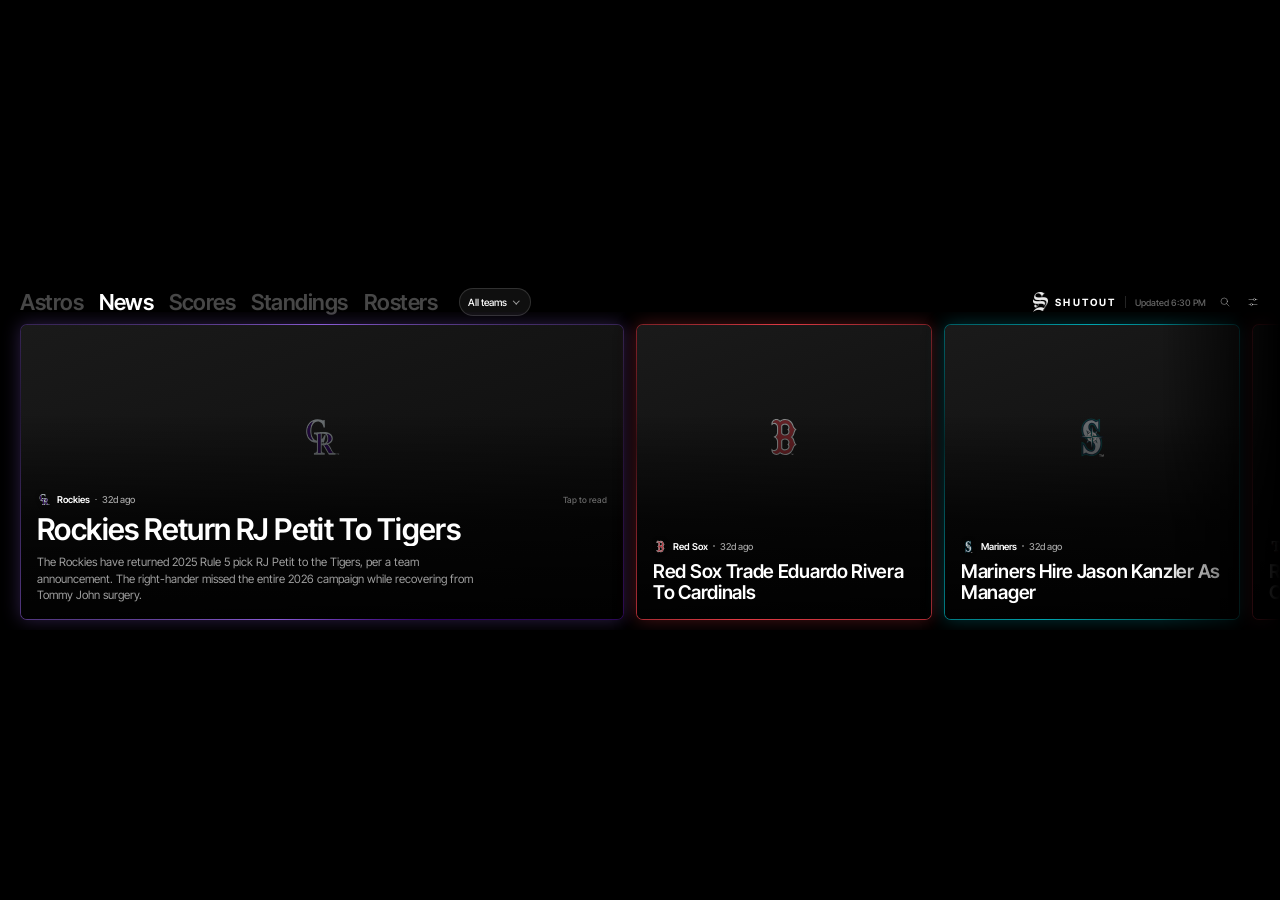
==== commit a4e7a29b: "Search: players, teams and stories, with an on-screen keyboard on the Xeneon Co-Authored-By: Claude " ====
--- a/index.html
+++ b/index.html
@@ -217,6 +217,7 @@
 <script src="game.js?v=__BUILD__"></script>
 <script src="myteam.js?v=__BUILD__"></script>
 <script src="livebar.js?v=__BUILD__"></script>
+<script src="search.js?v=__BUILD__"></script>
 <script src="idle.js?v=__BUILD__"></script>
 <script>
   const REFRESH_MS = 5 * 60 * 1000;   // re-read news.json every 5 minutes
@@ -518,7 +519,7 @@
   }
 
   buildPicker(); render(); refresh(); setInterval(refresh, REFRESH_MS);
-  Sheet.init(); Settings.init(); Scores.init(); Standings.init(); Rosters.init(); MyTeam.init(); LiveBar.init(); Idle.init();
+  Sheet.init(); Settings.init(); Scores.init(); Standings.init(); Rosters.init(); MyTeam.init(); LiveBar.init(); Search.init(); Idle.init();
   setTab(load("tab") || "news");
 
   /* Self-update: iCUE's web view holds on to old copies of the page, so a deploy could go unseen for days.
--- a/views.css
+++ b/views.css
@@ -687,3 +687,32 @@
 /* Make room for the live bar: drop the wordmark, the updated time and the season label while it shows. */
 body.has-livebar #brand .name, body.has-livebar #brand .sep, body.has-livebar header #updated, body.has-livebar header #ctx .ctx-label { display: none; }
 #picker-btn { flex: none; white-space: nowrap; }
+
+/* Search */
+#search-btn { width: 44px; height: 44px; margin: 0 -4px 0 16px; display: flex; align-items: center; justify-content: center;
+  border: 0; border-radius: 50%; background: none; cursor: pointer; }
+#search-btn svg { width: 24px; height: 24px; fill: none; stroke: var(--text-3); stroke-width: 1.8; stroke-linecap: round; }
+#search-btn.on { background: rgba(255,255,255,.08); } #search-btn.on svg { stroke: var(--text); }
+#search { right: 40px; width: 1560px; }
+.s-head { display: flex; align-items: center; gap: 14px; height: 64px; padding: 0 12px 0 18px; border-radius: 12px; background: var(--surface-2); }
+.s-head svg { width: 26px; height: 26px; flex: none; fill: none; stroke: var(--text-3); stroke-width: 1.8; stroke-linecap: round; }
+.s-in { flex: 1; min-width: 0; height: 60px; border: 0; outline: 0; background: none; color: var(--text); font: 500 26px "Inter Tight", sans-serif; }
+.s-in::placeholder { color: var(--text-4); }
+.s-in::-webkit-search-cancel-button { display: none; }
+.s-clear { width: 44px; height: 44px; border: 0; border-radius: 50%; background: rgba(255,255,255,.08); color: var(--text-2); font: 400 26px/1 "Inter Tight", sans-serif; cursor: pointer; }
+.s-cols { display: flex; gap: 24px; margin-top: 16px; }
+.s-results { flex: 1; min-width: 0; height: 432px; overflow: hidden; display: grid; grid-template-columns: 1fr 1fr; grid-auto-rows: 54px; gap: 4px 12px; align-content: start; }
+.sr { display: flex; align-items: center; gap: 12px; min-width: 0; height: 54px; padding: 0 12px; border: 0; border-radius: 10px; background: none; color: var(--text);
+  font: 500 19px "Inter Tight", sans-serif; text-align: left; cursor: pointer; }
+.sr:active { background: rgba(255,255,255,.08); }
+.sr img { width: 34px; height: 34px; flex: none; }
+.sr img.hs { border-radius: 50%; background: #1c1c1c; object-fit: cover; object-position: top; }
+.sr .st-ic { width: 34px; flex: none; text-align: center; color: var(--text-3); }
+.sr .nm { flex: 1; min-width: 0; white-space: nowrap; overflow: hidden; text-overflow: ellipsis; }
+.sr .sub { flex: none; font-size: 15px; color: var(--text-3); }
+.sr-hint { grid-column: 1 / -1; padding: 14px 12px; font-size: 19px; color: var(--text-3); }
+.kb { flex: none; display: flex; flex-direction: column; gap: 8px; }
+.kr { display: flex; justify-content: center; gap: 8px; }
+.kb button { width: 64px; height: 96px; border: 0; border-radius: 10px; background: var(--surface-2); color: var(--text); font: 600 24px "Inter Tight", sans-serif; cursor: pointer; }
+.kb button.wide { width: 216px; font-size: 20px; }
+.kb button:active { background: #333; }
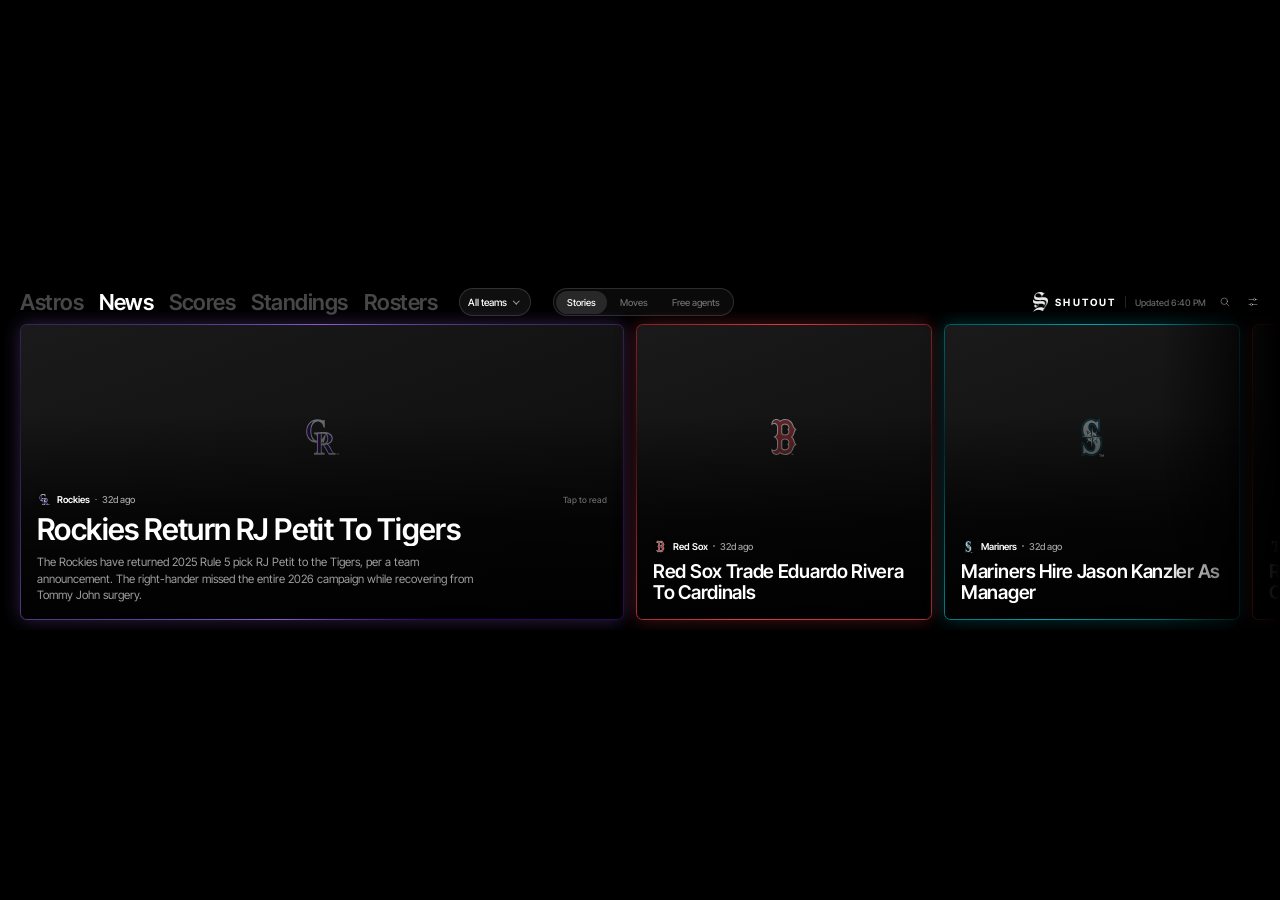
==== commit 6a7323d2: "News: Moves (official transactions) and Free agents views; team leaders keep their own stat group Al" ====
--- a/index.html
+++ b/index.html
@@ -209,6 +209,7 @@
 <script src="scores.js?v=__BUILD__"></script>
 <script src="standings.js?v=__BUILD__"></script>
 <script src="bracket.js?v=__BUILD__"></script>
+<script src="leaders.js?v=__BUILD__"></script>
 <script src="team.js?v=__BUILD__"></script>
 <script src="savant.js?v=__BUILD__"></script>
 <script src="newslinks.js?v=__BUILD__"></script>
@@ -218,6 +219,7 @@
 <script src="myteam.js?v=__BUILD__"></script>
 <script src="livebar.js?v=__BUILD__"></script>
 <script src="search.js?v=__BUILD__"></script>
+<script src="hotstove.js?v=__BUILD__"></script>
 <script src="idle.js?v=__BUILD__"></script>
 <script>
   const REFRESH_MS = 5 * 60 * 1000;   // re-read news.json every 5 minutes
@@ -468,13 +470,14 @@
   document.getElementById("picker-btn").onclick = () => togglePicker(!document.getElementById("picker").classList.contains("open"));
   document.getElementById("scrim").onclick = () => togglePicker(false);
   document.getElementById("picker-clear").onclick = () => {
-    selected = "ALL"; save("team", selected); render(); VIEWS[activeTab]?.teamChanged();
+    selected = "ALL"; save("team", selected); render(); VIEWS[activeTab]?.teamChanged(); if (activeTab === "news") HotStove.teamChanged();
   };
   document.addEventListener("favchange", () => { buildPicker(); render(); });
   document.getElementById("picker").onclick = (e) => {
     const b = e.target.closest("button"); if (!b) return;
     selected = b.dataset.t; save("team", selected); togglePicker(false); render();
     VIEWS[activeTab]?.teamChanged();
+    if (activeTab === "news") HotStove.teamChanged();
   };
 
   /* ---- Tabs ----
@@ -496,7 +499,7 @@
     document.getElementById("ctx").innerHTML = "";
     document.getElementById("updated").textContent = updatedText[t] || "";
     togglePicker(false);
-    if (t === "news") layout(); else VIEWS[t].show();
+    if (t === "news") HotStove.show(); else VIEWS[t].show();
   }
   document.querySelector("nav").onclick = (e) => {
     const el = e.target.closest("[data-tab]"); if (!el) return;
@@ -519,7 +522,7 @@
   }
 
   buildPicker(); render(); refresh(); setInterval(refresh, REFRESH_MS);
-  Sheet.init(); Settings.init(); Scores.init(); Standings.init(); Rosters.init(); MyTeam.init(); LiveBar.init(); Search.init(); Idle.init();
+  Sheet.init(); Settings.init(); Scores.init(); Standings.init(); Rosters.init(); MyTeam.init(); LiveBar.init(); Search.init(); HotStove.init(); Idle.init();
   setTab(load("tab") || "news");
 
   /* Self-update: iCUE's web view holds on to old copies of the page, so a deploy could go unseen for days.
--- a/views.css
+++ b/views.css
@@ -716,3 +716,37 @@
 .kb button { width: 64px; height: 96px; border: 0; border-radius: 10px; background: var(--surface-2); color: var(--text); font: 600 24px "Inter Tight", sans-serif; cursor: pointer; }
 .kb button.wide { width: 216px; font-size: 20px; }
 .kb button:active { background: #333; }
+
+/* League leaders (Standings) */
+#standings-body.ldmode { padding-top: 12px; }
+.ld-grid { display: grid; grid-template-columns: repeat(5, 1fr); grid-template-rows: 1fr 1fr; gap: 16px 20px; height: calc(100% - 28px); }
+.ld-card { min-width: 0; padding: 16px 20px 8px; border-radius: var(--radius); background: var(--surface); border: 1px solid var(--line); overflow: hidden; }
+.ld-h { margin-bottom: 6px; font-size: 18px; font-weight: 600; color: var(--text-3); }
+.ld-r { display: flex; align-items: center; gap: 10px; height: 44px; font-size: 19px; }
+.ld-r .rk { width: 20px; flex: none; font-size: 15px; color: var(--text-3); text-align: right; font-variant-numeric: tabular-nums; }
+.ld-r .hs { width: 34px; height: 34px; flex: none; border-radius: 50%; background: #1c1c1c; object-fit: cover; object-position: top; }
+.ld-r .nm { flex: 1; min-width: 0; white-space: nowrap; overflow: hidden; text-overflow: ellipsis; }
+.ld-r img.tl { width: 24px; height: 24px; flex: none; }
+.ld-r .v { min-width: 52px; text-align: right; font-weight: 600; font-variant-numeric: tabular-nums; }
+.ld-r:first-of-type .v { color: #fff; }
+
+/* News: Moves and Free agents */
+#news-alt { position: absolute; inset: 0; padding: 12px 40px 24px; overflow: hidden; }
+.hs-moves { column-width: 760px; column-gap: 40px; column-fill: auto; height: 100%; }
+.hs-day { break-after: avoid; padding: 14px 0 8px; font-size: 18px; font-weight: 600; color: var(--text-3); }
+.hs-day:first-child { padding-top: 0; }
+.hs-mv { display: flex; gap: 16px; padding: 12px 0; border-top: 1px solid var(--line); break-inside: avoid; }
+.hs-mv .tl { flex: none; width: 40px; cursor: pointer; } .hs-mv .tl img { width: 40px; height: 40px; }
+.hs-mv .ty { display: block; font-size: 15px; font-weight: 600; color: var(--text-3); }
+.hs-mv p { margin-top: 2px; font-size: 20px; line-height: 1.35; color: var(--text-2); }
+.hs-mv .plink { color: #fff; text-decoration: underline; text-decoration-color: rgba(255,255,255,.3); text-underline-offset: .18em; cursor: pointer; }
+.hs-sum { margin-bottom: 14px; font-size: 18px; color: var(--text-3); }
+.hs-fa { display: grid; grid-template-columns: repeat(4, minmax(0, 1fr)); gap: 10px 16px; }
+.hs-p { display: flex; align-items: center; gap: 14px; height: 76px; padding: 0 16px; border-radius: 12px; background: var(--surface); border: 1px solid var(--line); }
+.hs-hs { width: 52px; height: 52px; flex: none; border-radius: 50%; background: #1c1c1c; object-fit: cover; object-position: top; }
+.hs-nm { flex: 1; min-width: 0; }
+.hs-nm b { display: block; font-size: 20px; font-weight: 600; white-space: nowrap; overflow: hidden; text-overflow: ellipsis; }
+.hs-nm span { display: block; font-size: 15px; color: var(--text-3); white-space: nowrap; overflow: hidden; text-overflow: ellipsis; }
+.hs-st { flex: none; display: flex; align-items: center; gap: 6px; padding: 4px 12px; border-radius: 999px; background: rgba(255,255,255,.07); font-size: 15px; font-weight: 600; color: var(--text-2); }
+.hs-st.signed { background: rgba(79,195,122,.14); color: #7fdc9f; } .hs-st img { width: 22px; height: 22px; }
+#news-alt .empty { position: static; padding-top: 120px; transform: none; }
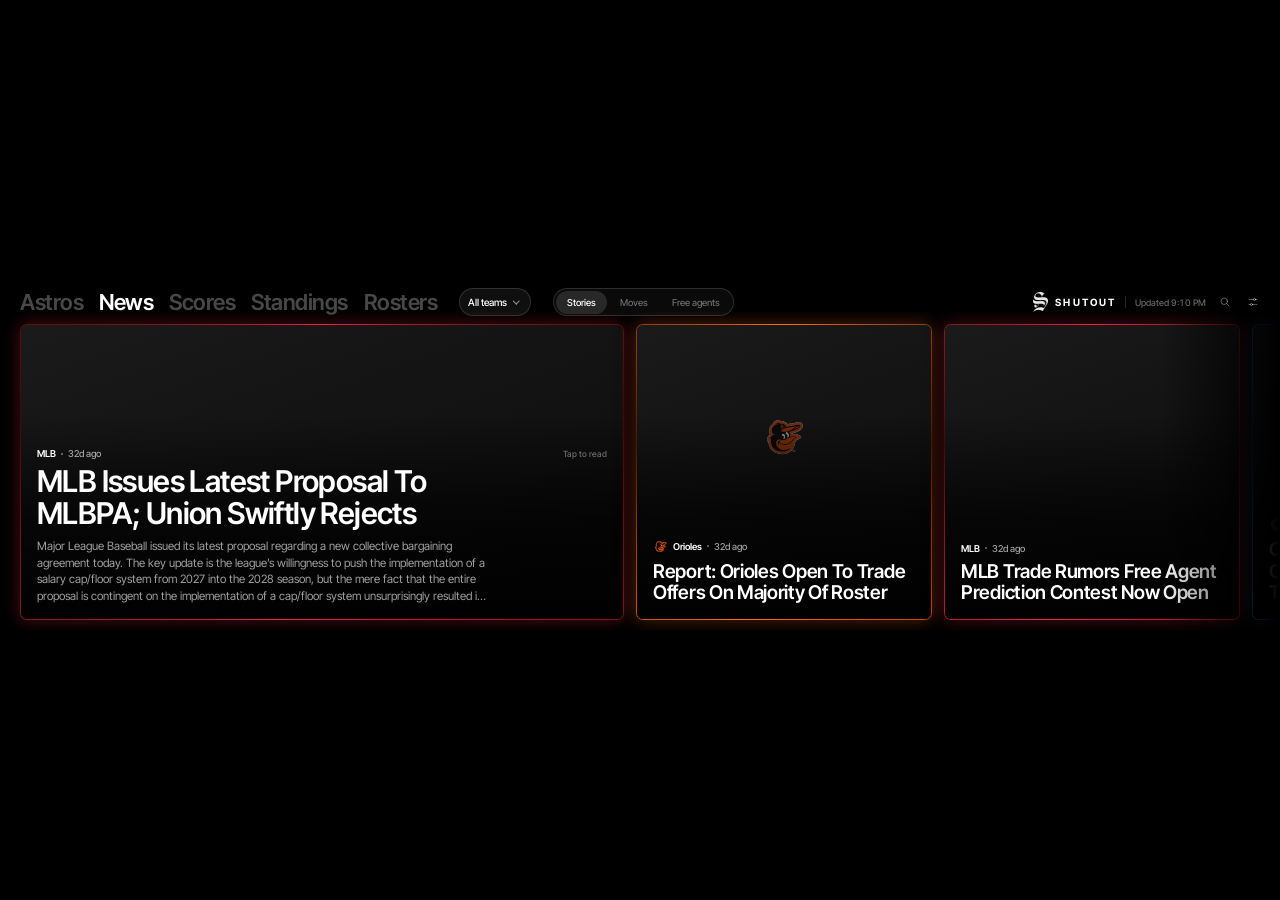
==== commit 7bc738fc: "Phone player page: Highlights tab, game log cards, year-by-year chart, banner hero; simpler All tile" ====
--- a/index.html
+++ b/index.html
@@ -461,7 +461,7 @@
     // All teams, then the favorite, then everyone else A-Z.
     const opts = [{ abbr: "ALL" }, ...(f ? [f] : []), ...[...TEAMS].filter((t) => t !== f).sort((a, b) => a.abbr.localeCompare(b.abbr))];
     document.getElementById("picker").innerHTML = opts.map((t) =>
-      `<button data-t="${t.abbr}" class="${t === f ? "fav" : ""}">${t.id ? logoImg(t) : `<span style="font-size:30px">⚾</span>`}${t.abbr}</button>`).join("");
+      `<button data-t="${t.abbr}" class="${t === f ? "fav" : ""}">${t.id ? logoImg(t) : `<svg class="all" viewBox="0 0 24 24" aria-hidden="true"><rect x="4" y="4" width="7" height="7" rx="2"/><rect x="13" y="4" width="7" height="7" rx="2"/><rect x="4" y="13" width="7" height="7" rx="2"/><rect x="13" y="13" width="7" height="7" rx="2"/></svg>`}${t.abbr}</button>`).join("");
   }
   function togglePicker(open) {
     document.getElementById("picker").classList.toggle("open", open);
--- a/views.css
+++ b/views.css
@@ -607,7 +607,11 @@
   background: rgba(255,255,255,.06); color: var(--text-2); font: 400 26px/1 "Inter Tight", sans-serif; cursor: pointer; }
 #picker-clear.on { display: block; }
 #picker button.fav { border-color: rgba(255,255,255,.18); }
-#picker button.fav::after { content: "My team"; font-size: 12px; font-weight: 500; color: var(--text-3); }
+#picker button { position: relative; }
+#picker button.fav::after { content: ""; position: absolute; top: 8px; right: 8px; width: 12px; height: 12px;
+  background: #ffd25a; -webkit-mask: url("data:image/svg+xml,%3Csvg xmlns='http://www.w3.org/2000/svg' viewBox='0 0 24 24'%3E%3Cpath d='M12 2l3 6.6 7.2.8-5.4 4.9 1.5 7.1L12 17.8 5.7 21.4l1.5-7.1L1.8 9.4 9 8.6z'/%3E%3C/svg%3E") center/contain no-repeat;
+  mask: url("data:image/svg+xml,%3Csvg xmlns='http://www.w3.org/2000/svg' viewBox='0 0 24 24'%3E%3Cpath d='M12 2l3 6.6 7.2.8-5.4 4.9 1.5 7.1L12 17.8 5.7 21.4l1.5-7.1L1.8 9.4 9 8.6z'/%3E%3C/svg%3E") center/contain no-repeat; }
+#picker svg.all { width: 30px; height: 30px; fill: none; stroke: currentColor; stroke-width: 1.6; opacity: .85; }
 
 /* My team tab */
 #myteam-body { position: absolute; inset: 0 0 0 0; overflow: hidden; }
@@ -750,3 +754,23 @@
 .hs-st { flex: none; display: flex; align-items: center; gap: 6px; padding: 4px 12px; border-radius: 999px; background: rgba(255,255,255,.07); font-size: 15px; font-weight: 600; color: var(--text-2); }
 .hs-st.signed { background: rgba(79,195,122,.14); color: #7fdc9f; } .hs-st img { width: 22px; height: 22px; }
 #news-alt .empty { position: static; padding-top: 120px; transform: none; }
+
+/* Player hero: MLB.com action banner behind the name, then this season and career */
+.p-banner { position: absolute; left: 0; right: 0; top: 0; height: 330px; overflow: hidden; z-index: 0; pointer-events: none; }
+.p-banner img { width: 100%; height: 100%; object-fit: cover; object-position: 50% 22%; opacity: 0; transition: opacity .5s var(--ease); }
+.has-banner .p-banner img { opacity: 1; }
+.p-banner::after { content: ""; position: absolute; inset: 0; background: linear-gradient(to bottom, rgba(0,0,0,.15) 0%, rgba(0,0,0,.25) 45%, #000 100%); }
+.page-player .p-left > :not(.p-banner) { position: relative; z-index: 1; }
+.page-player.has-banner .p-top { padding-top: 150px; }
+.page-player.has-banner .p-photo { display: none; }
+.page-player.has-banner .p-id h1 { font-size: 52px; text-shadow: 0 2px 18px rgba(0,0,0,.6); }
+.p-hero { margin-top: 16px; padding: 4px 0; border-top: 1px solid var(--line); border-bottom: 1px solid var(--line); }
+.ph-row { display: flex; align-items: center; height: 54px; }
+.ph-row + .ph-row { border-top: 1px solid var(--line); }
+.ph-l { width: 92px; flex: none; font-size: 16px; font-weight: 600; color: var(--text-3); }
+.ph-c { flex: 1; min-width: 0; display: flex; flex-direction: column; align-items: center; }
+.ph-c em { font-style: normal; font-size: 13px; font-weight: 600; color: var(--text-3); letter-spacing: .03em; }
+.ph-c b { font-size: 24px; font-weight: 600; font-variant-numeric: tabular-nums; letter-spacing: -.3px; }
+.ph-row:first-child .ph-c b { color: #fff; }
+.ph-row:last-child .ph-c b { color: var(--text-2); font-weight: 500; }
+#stage.big .ph-c em { font-size: 15px; } #stage.big .ph-l { font-size: 17px; }
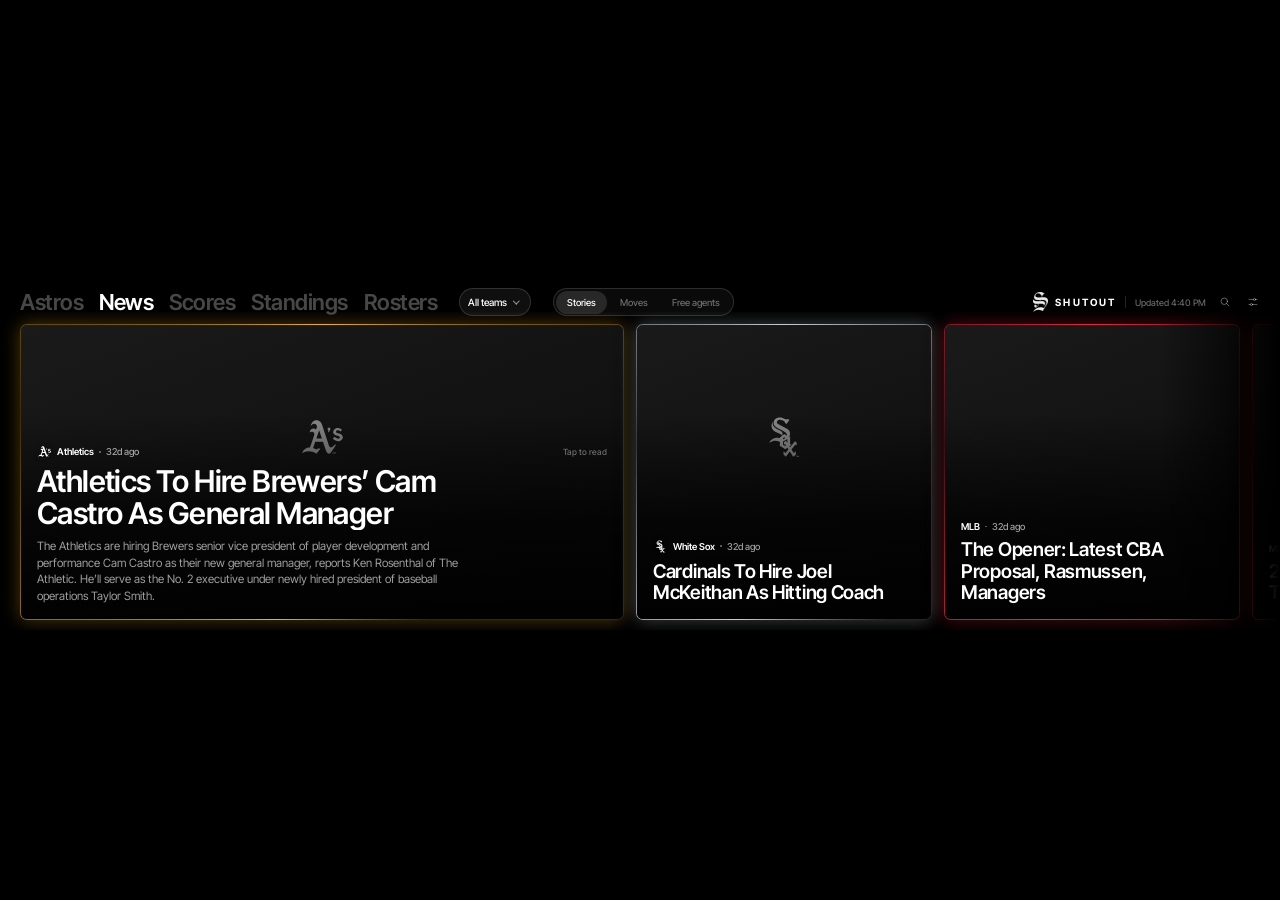
==== commit b243e453: "Xeneon news: slide new stories in instead of rebuilding the row On a news update, keep the cards alr" ====
--- a/index.html
+++ b/index.html
@@ -349,7 +349,7 @@
 
   const row = document.getElementById("row");
   row.addEventListener("pointerdown", (e) => {
-    cancelAnimationFrame(raf);
+    cancelAnimationFrame(raf); cancelAnimationFrame(glideRaf);
     drag = { x: e.clientX, pos, lastX: e.clientX, lastT: e.timeStamp, id: e.pointerId };
     moved = 0; vel = 0;
   });
@@ -373,7 +373,7 @@
   addEventListener("pointerup", endDrag);
   addEventListener("pointercancel", endDrag);
   row.addEventListener("wheel", (e) => {
-    e.preventDefault();
+    e.preventDefault(); cancelAnimationFrame(glideRaf);
     pos = clampPos(pos + (Math.abs(e.deltaX) > Math.abs(e.deltaY) ? e.deltaX : e.deltaY) / PX_PER_CARD);
     vel = 0; layout(); tick(performance.now());
   }, { passive: false });
@@ -451,9 +451,94 @@
       ? list.map((a, i) => card(a, team || byAbbr[a.teams[0]] || LEAGUE, i)).join("")
       : `<div class="empty">${team ? logoImg(team) : ""}<div>No recent news${team ? ` for the ${esc(team.name)}` : ""}</div></div>`;
     cardEls = [...row.querySelectorAll(".card")];
-    pos = 0; vel = 0; cancelAnimationFrame(raf);
+    pos = 0; vel = 0; cancelAnimationFrame(raf); cancelAnimationFrame(glideRaf);
     layout();
     document.querySelectorAll("#picker button").forEach((b) => b.classList.toggle("on", b.dataset.t === selected));
+  }
+
+  /* ---- Smooth refresh ----
+     When new stories arrive, keep the cards already on screen (no re-fade, no photo reload) and add the new ones
+     off to the left. If the strip is resting on the first story (or nobody is touching it), it then glides back
+     so the new stories slide in as the headliner; otherwise it stays exactly where the user left it. */
+  let glideRaf = 0;
+  const preload = (src) => new Promise((ok) => {
+    if (!src) return ok();
+    const im = new Image(); const t = setTimeout(ok, 4000);
+    im.onload = im.onerror = () => { clearTimeout(t); ok(); };
+    im.src = src;
+  });
+  function refreshAges() {
+    document.querySelectorAll(".age[data-d]").forEach((el) => {
+      el.textContent = ago(el.dataset.d);
+      const tag = el.parentNode.querySelector(".new");
+      if (tag && minutes(el.dataset.d) >= NEW_MIN) tag.remove();
+    });
+  }
+  async function merge() {
+    const team = byAbbr[selected];
+    const next = (team ? articles.filter((a) => a.teams.includes(team.abbr)) : articles).slice(0, 20);
+    // Nothing to diff against, or nothing to show: a plain rebuild is fine.
+    if (!cardEls.length || !next.length) return render();
+    const before = cardEls;
+    const old = new Map(list.map((a, i) => [a.link, cardEls[i]]));
+    const fresh = next.filter((a) => !old.has(a.link));
+    // Let new photos load first so they don't pop in mid-slide.
+    await Promise.all(fresh.slice(0, 6).map((a) => preload(a.image)));
+    if (cardEls !== before) return;   // the row was rebuilt (team change) while photos loaded
+    // Which story is the user looking at, and how far between cards are they?
+    const n = Math.floor(pos), anchor = list[n]?.link, frac = pos - n;
+    const atStart = pos < 0.5 && !drag;
+    const els = next.map((a, i) => {
+      let el = old.get(a.link);
+      if (el) {
+        old.delete(a.link);
+        el.dataset.i = i;
+        // Stories can gain a body or a better headline between updates.
+        const h = el.querySelector("h2"); if (h.textContent !== a.title) h.textContent = a.title;
+      } else {
+        const tmp = document.createElement("div");
+        tmp.innerHTML = card(a, team || byAbbr[a.teams[0]] || LEAGUE, i);
+        el = tmp.firstElementChild;
+        el.style.setProperty("--delay", "0ms");
+        row.appendChild(el);
+      }
+      return el;
+    });
+    // Cards are placed by layout(), so DOM order doesn't matter: kept cards are never moved, because
+    // re-inserting a node restarts its CSS animations (the fade-in would replay).
+    old.forEach((el) => el.remove());                // stories that aged out of the list
+    const wasReading = readerIdx >= 0 ? list[readerIdx]?.link : null;
+    list = next; cardEls = els;
+    if (wasReading) {
+      readerIdx = list.findIndex((a) => a.link === wasReading);
+      const r = document.getElementById("reader");
+      r.querySelector(".r-pos").textContent = readerIdx >= 0 ? `${readerIdx + 1} of ${list.length}` : "";
+      r.querySelectorAll("[data-step]").forEach((b) => { b.disabled = readerIdx < 0 || !list[readerIdx + +b.dataset.step]; });
+    }
+    // Keep the same story in the same spot...
+    const ai = anchor ? list.findIndex((a) => a.link === anchor) : -1;
+    if (!drag) { cancelAnimationFrame(raf); vel = 0; }
+    const was = pos;
+    pos = clampPos(ai >= 0 ? ai + frac : Math.min(pos, list.length - 1));
+    if (drag) drag.pos += pos - was;                // keep a finger that's down from jumping
+    layout();
+    // ...then, if they were at the front, glide back so the new stories slide in.
+    if ((atStart || (Idle.isIdle() && !drag)) && pos > 0.001) glideTo(0);
+  }
+  function glideTo(target) {
+    cancelAnimationFrame(glideRaf); cancelAnimationFrame(raf);
+    const from = pos, dist = Math.abs(from - target);
+    const dur = Math.min(2200, 900 + 260 * dist);
+    const ease = (t) => t < .5 ? 4 * t * t * t : 1 - Math.pow(-2 * t + 2, 3) / 2;
+    const t0 = performance.now();
+    const step = (t) => {
+      if (drag) return;                                // a touch takes over
+      const k = Math.min(1, (t - t0) / dur);
+      pos = from + (target - from) * ease(k);
+      layout();
+      if (k < 1) glideRaf = requestAnimationFrame(step);
+    };
+    glideRaf = requestAnimationFrame(step);
   }
 
   function buildPicker() {
@@ -513,9 +598,10 @@
       setUpdated("news", `Updated ${new Date(data.updated).toLocaleTimeString([], { hour: "numeric", minute: "2-digit" })}`);
       // Only rebuild the row when the stories changed, so a refresh doesn't yank the user back to the start.
       const key = (data.articles || []).map((a) => a.link).join("|");
+      const first = !lastKey;
       articles = data.articles || [];
-      if (key !== lastKey) { lastKey = key; render(); }
-      else document.querySelectorAll(".age[data-d]").forEach((el) => { el.textContent = ago(el.dataset.d); });
+      if (key !== lastKey) { lastKey = key; if (first) render(); else await merge(); }
+      refreshAges();
     } catch (e) {
       setUpdated("news", "Couldn't load news");
     }
--- a/views.css
+++ b/views.css
@@ -774,3 +774,6 @@
 .ph-row:first-child .ph-c b { color: #fff; }
 .ph-row:last-child .ph-c b { color: var(--text-2); font-weight: 500; }
 #stage.big .ph-c em { font-size: 15px; } #stage.big .ph-l { font-size: 17px; }
+/* Box score headshots */
+.stats td.name .bx-hs { width: 36px; height: 36px; border-radius: 50%; object-fit: cover; object-position: 50% 15%; background: #1a1a1a; vertical-align: middle; margin-right: 12px; }
+.stats tr.tot td.name .bx-hs { display: none; }
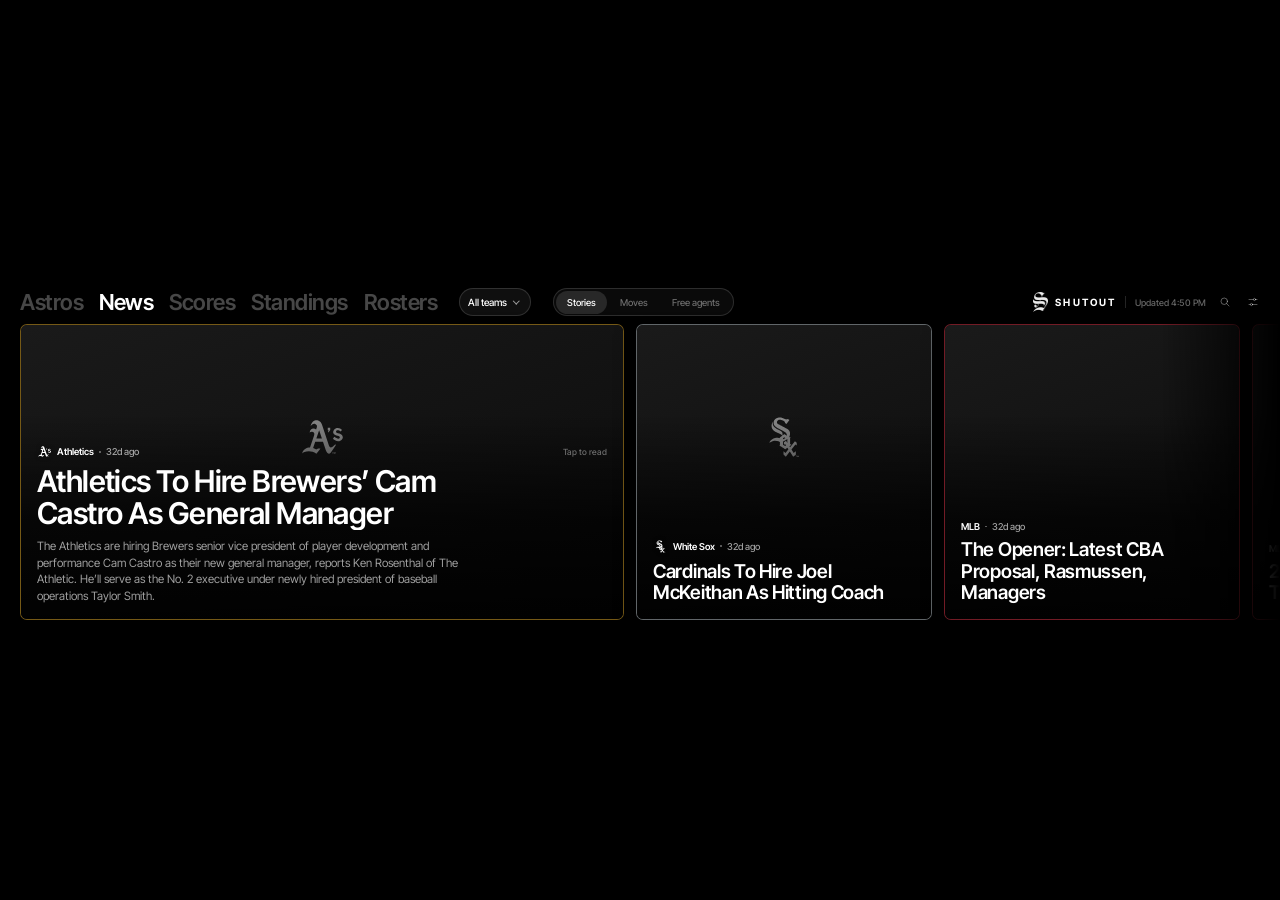
==== commit 7ef0ccf1: "Replace the rotating gradient ring with a 1px team-color hairline News cards (Xeneon and phone) get " ====
--- a/index.html
+++ b/index.html
@@ -66,13 +66,11 @@
     color: inherit; overflow: hidden; isolation: isolate; cursor: pointer;
     opacity: 0;
     transition: transform .15s var(--ease); }
-  /* Team-color ring: a slowly turning gradient border with a soft glow in the same color. */
+  /* Team-color hairline: 1px, still, no glow. (Motion is kept for live games: see the comet in views.css.) */
   @property --ring { syntax: "<angle>"; inherits: false; initial-value: 0deg; }
-  .card { border: 3px solid transparent;
-    background: linear-gradient(var(--surface), var(--surface)) padding-box,
-                conic-gradient(from var(--ring), var(--tc), rgba(var(--tc-rgb), .25) 22%, var(--primary) 40%, var(--tc) 55%, rgba(var(--tc-rgb), .25) 78%, var(--tc)) border-box;
-    box-shadow: 0 0 36px rgba(var(--tc-rgb), .32), 0 14px 40px rgba(0,0,0,.6);
-    animation: card-in .5s var(--ease) forwards var(--delay, 0ms), ring 14s linear infinite; }
+  .card { border: 1px solid rgba(var(--tc-rgb), .45); background: var(--surface);
+    box-shadow: 0 14px 40px rgba(0,0,0,.6);
+    animation: card-in .5s var(--ease) forwards var(--delay, 0ms); }
   @keyframes ring { to { --ring: 360deg; } }
   .card:active { transform: scale(.98); }
   @keyframes card-in { from { opacity: 0; transform: translateY(14px); } to { opacity: 1; transform: none; } }
--- a/views.css
+++ b/views.css
@@ -92,12 +92,12 @@
 .gcard:active { transform: scale(.98); }
 /* Favorite team: a quiet tint of its color on the border. */
 .gcard.fav:not(.live) { border-color: rgba(var(--fav-rgb), .5); background: #141414; }
-/* Live games get the same team-color ring as the news cards. */
-.gcard.live { border: 3px solid transparent; padding: 20px 24px 18px;
+/* Live games: a team-color hairline with one short brighter streak that slowly travels around it (the "comet").
+   It's the only moving border in the app, so motion means "live". */
+.gcard.live { border: 1px solid transparent;
   background: linear-gradient(var(--surface), var(--surface)) padding-box,
-              conic-gradient(from var(--ring), var(--tc), rgba(var(--tc-rgb), .25) 22%, var(--primary) 40%, var(--tc) 55%, rgba(var(--tc-rgb), .25) 78%, var(--tc)) border-box;
-  box-shadow: 0 0 30px rgba(var(--tc-rgb), .28);
-  animation: card-in .45s var(--ease) forwards var(--delay, 0ms), ring 14s linear infinite; }
+              conic-gradient(from var(--ring), rgba(var(--tc-rgb), .28) 0 70%, var(--tc) 86%, rgba(var(--tc-rgb), .28) 100%) border-box;
+  animation: card-in .45s var(--ease) forwards var(--delay, 0ms), ring 18s linear infinite; }
 .gcard .top { display: flex; align-items: center; justify-content: space-between; height: 26px; margin-bottom: 14px; font-size: 18px; }
 .gcard .st { font-weight: 600; color: var(--text-2); }
 .gcard .st.live { color: var(--text); }
@@ -450,7 +450,7 @@
 .abs-pips i { width: 7px; height: 7px; border-radius: 50%; border: 1.5px solid rgba(255,255,255,.3); transition: background .35s; }
 .abs-pips i.on { background: #fff; border-color: #fff; }
 .ggrid.settled .gcard { animation: none; opacity: 1; }
-.ggrid.settled .gcard.live { animation: ring 14s linear infinite; }
+.ggrid.settled .gcard.live { animation: ring 18s linear infinite; }
 
 /* Player photos are transparent cut-outs: one neutral disc behind them, head kept in frame, no ring or glow. */
 .pp img, .p-photo img, .nh-mu .who img, .pc-pic img:first-child, .nx-top img, .fr-run img {
@@ -621,10 +621,10 @@
 .mt-panel { flex: 1; min-height: 0; overflow: hidden; padding: 22px 26px; border-radius: var(--radius); background: var(--surface); border: 1px solid var(--line); }
 .mt-h { margin-bottom: 14px; font-size: 18px; font-weight: 600; color: var(--text-3); }
 .mt-game { position: relative; padding: 22px 26px 18px; border-radius: var(--radius); background: var(--surface); border: 1px solid var(--line); cursor: pointer; }
-.mt-game.live { border: 3px solid transparent; padding: 20px 24px 16px;
+.mt-game.live { border: 1px solid transparent;
   background: linear-gradient(var(--surface), var(--surface)) padding-box,
-              conic-gradient(from var(--ring), var(--tc), rgba(var(--tc-rgb), .25) 22%, var(--primary) 40%, var(--tc) 55%, rgba(var(--tc-rgb), .25) 78%, var(--tc)) border-box;
-  box-shadow: 0 0 30px rgba(var(--tc-rgb), .28); animation: ring 14s linear infinite; }
+              conic-gradient(from var(--ring), rgba(var(--tc-rgb), .28) 0 70%, var(--tc) 86%, rgba(var(--tc-rgb), .28) 100%) border-box;
+  animation: ring 18s linear infinite; }
 .mt-game.empty { cursor: default; }
 .mt-game:active:not(.empty) { transform: scale(.99); }
 .mt-k { display: flex; align-items: center; justify-content: space-between; height: 26px; margin-bottom: 12px; font-size: 18px; font-weight: 600; color: var(--text-2); }
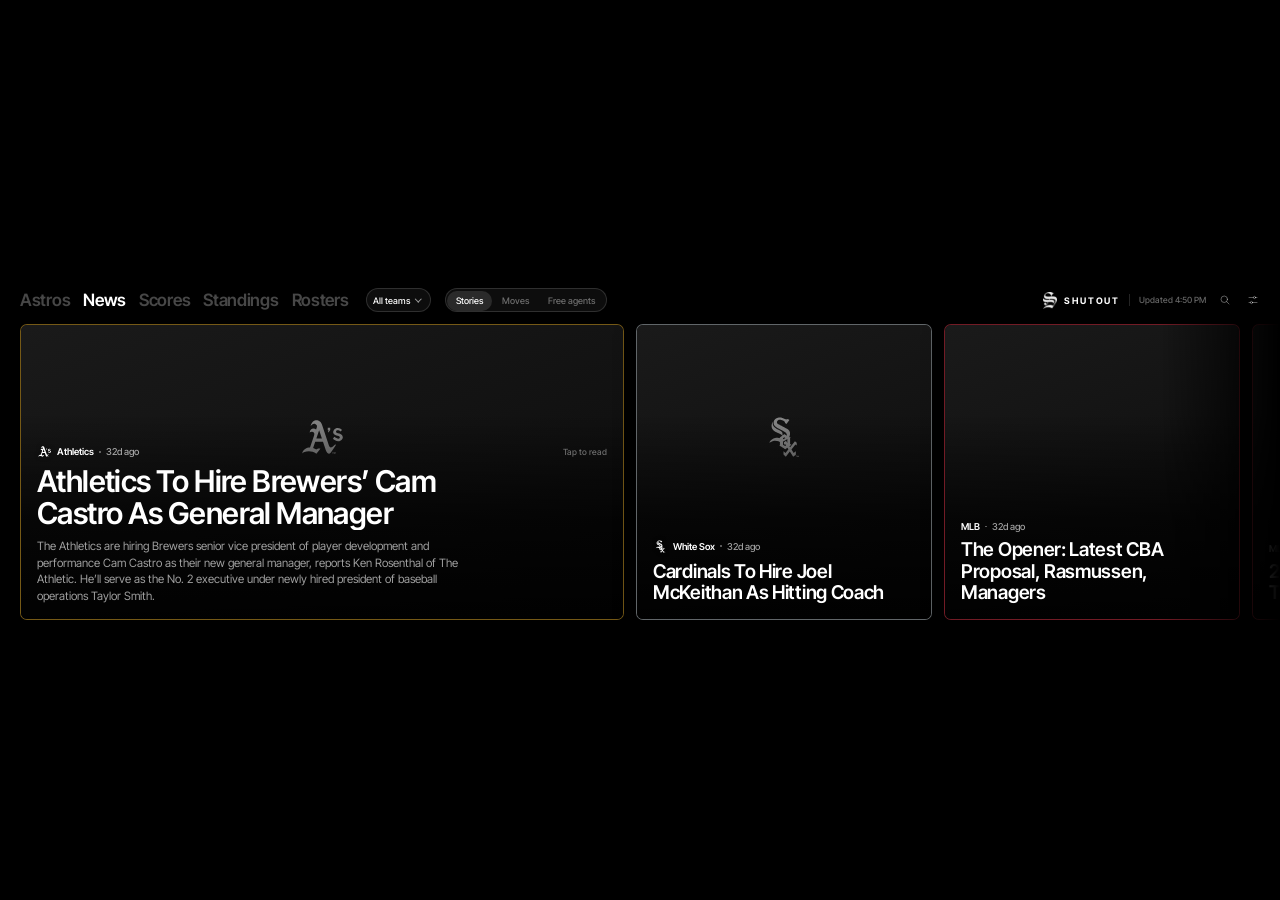
==== commit 13fb6184: "Xeneon header: smaller tab words, one shared size for every control Tab words drop from 44px to 34px" ====
--- a/index.html
+++ b/index.html
@@ -156,6 +156,26 @@
   #picker button.on { background: #262626; border-color: rgba(255,255,255,.4); }
   #scrim { position: absolute; inset: 0; display: none; z-index: 9; }
   #scrim.open { display: block; }
+
+  /* Header rhythm: tab words, then one row of controls that all share the same 48px pill, type and fill,
+     the way a native app's toolbar does. (The phone site has its own header in m/mobile.css.) */
+  header { height: 48px; gap: 28px; }
+  nav { height: 48px; gap: 26px; margin-right: 8px; }
+  nav .tab { font-size: 34px; letter-spacing: -.6px; line-height: 48px; }
+  #picker-btn, header .datebar, header .seg { height: 48px; border: 1px solid var(--line-2); background: rgba(255,255,255,.05); }
+  #picker-btn { padding: 0 18px 0 12px; gap: 10px; font: 500 18px "Inter Tight", sans-serif; }
+  #picker-btn img { width: 26px; height: 26px; }
+  #picker-clear { width: 40px; height: 40px; margin-left: -22px; font-size: 22px; }
+  header #ctx { height: 48px; gap: 16px; }
+  header .seg { padding: 3px; gap: 2px; }
+  header .seg button { height: 40px; padding: 0 18px; font: 500 18px "Inter Tight", sans-serif; }
+  header .datebar button { height: 46px; font: 500 18px "Inter Tight", sans-serif; }
+  header .datebar .arrow { width: 52px; font-size: 28px; }
+  header .ctx-label { font-size: 18px; }
+  #brand { height: 48px; }
+  #brand img { height: 34px; }
+  #brand .name { font-size: 18px; }
+  #updated { font-size: 17px; }
 </style>
 </head>
 <body>
